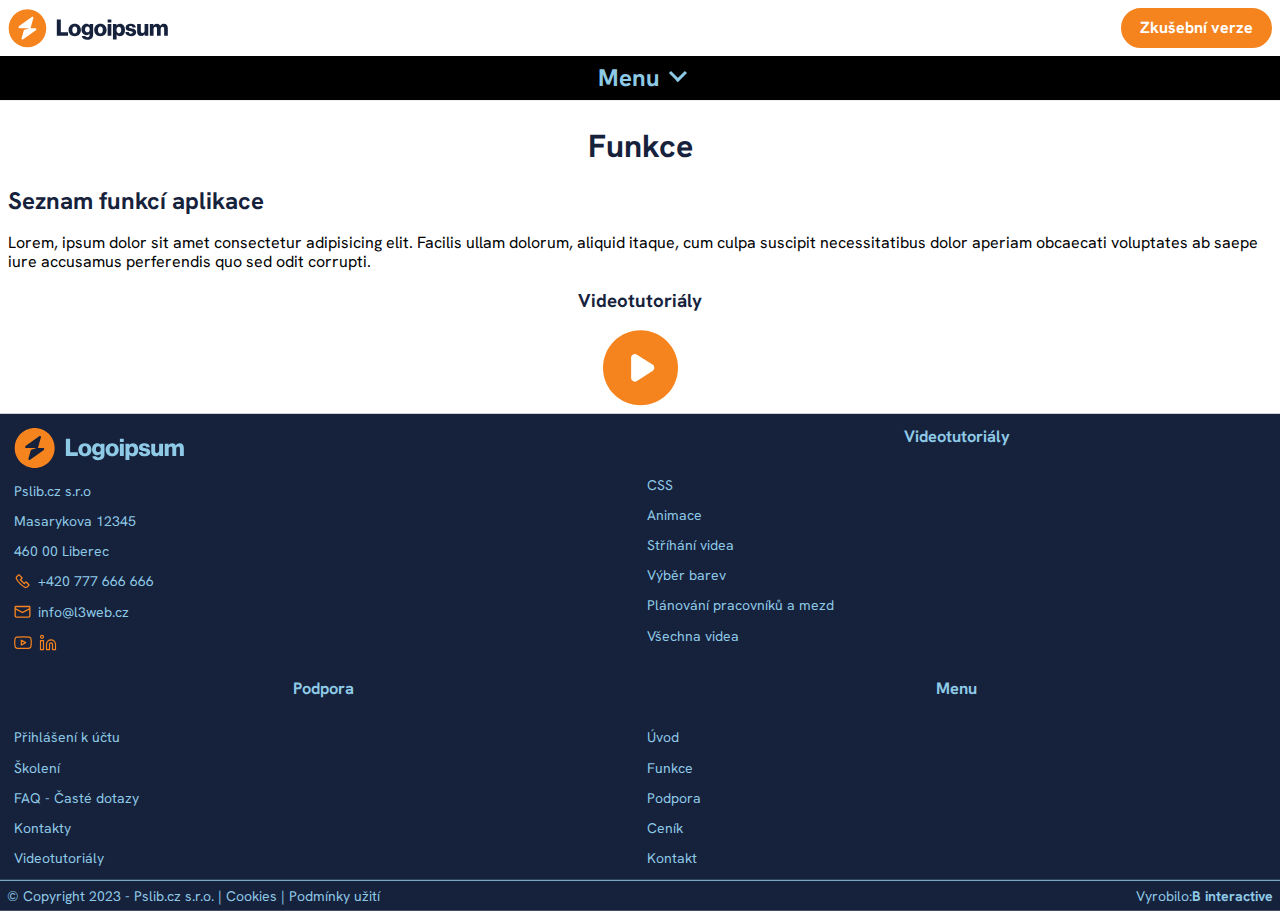
==== funkce.html @ 3d81b724 "11:33" ====
<!DOCTYPE html>
<html lang="la">
<head>
    <meta charset="UTF-8">
    <meta http-equiv="X-UA-Compatible" content="IE=edge">
    <meta name="viewport" content="width=device-width, initial-scale=1.0">
    <link rel="shortcut icon" type="image/x-icon" href="./Images/The_Cat.png">
    <link rel="stylesheet" href="./CSS/normalize.css">
    <link rel="stylesheet" href="./CSS/styles.css">
    <link rel="stylesheet" href="./CSS/styleforfunction.css">
    <link rel="preconnect" href="https://fonts.googleapis.com">
    <link rel="preconnect" href="https://fonts.gstatic.com" crossorigin>
    <link href="https://fonts.googleapis.com/css2?family=Hanken+Grotesk:ital,wght@0,400;0,500;0,700;1,400;1,500;1,700&display=swap" rel="stylesheet">
    <title>Logoipsum | Funkce</title>
</head>
<body>
    <header class="header--flex">
        <a href="#">
            <img src="./Images/Logo5.svg" alt="Logo logoipsum" class="logo__image">
        </a>
        <a href="#" class="button button--header">
            <p>Zkušební verze</p>
        </a>
    </header>
    <nav class="navigation">
        <div class="headernav showMenu">
            <h2>Menu</h2>
            <div class="iconheadermenu">
                <div class="rectangle1menu"></div>
                <div class="rectangle2menu"></div>
            </div>
        </div>
        <div class="menunavigation">
            <a href="index.html">Úvod</a>
            <a href="https://www.youtube.com/watch?v=dQw4w9WgXcQ&ab_channel=RickAstley">Funkce</a>
            <a href="https://www.youtube.com/watch?v=dQw4w9WgXcQ&ab_channel=RickAstley">Podpora</a>
            <a href="https://www.youtube.com/watch?v=dQw4w9WgXcQ&ab_channel=RickAstley">Ceník</a>
            <a href="https://www.youtube.com/watch?v=dQw4w9WgXcQ&ab_channel=RickAstley">Kontakt</a>
        </div>
    </nav>
    <main class="main">
        <div>
            <h1>Funkce</h1>
            <h2>Seznam funkcí aplikace</h2>
            <p>Lorem, ipsum dolor sit amet consectetur adipisicing elit. Facilis ullam dolorum, aliquid itaque, cum culpa suscipit necessitatibus dolor aperiam obcaecati voluptates ab saepe iure accusamus perferendis quo sed odit corrupti.</p>
            <h3>Videotutoriály</h3>
            <a href="#"><img src="./Images/Videotutoriály.svg" alt="Videotutoriály"></a>
        </div>
        <footer class="footer">
            <div class="gridfooter">
                <div class="block">
                    <a href="#"><img src="./Images/Logo__footer.svg" alt="Logo" class="mainlogofooter"></a>
                    <p>Pslib.cz s.r.o</p>
                    <p>Masarykova 12345</p>
                    <p>460 00 Liberec</p>
                    <a href="#" class="linefooterkontakt">
                        <img src="./Images/telephone.svg" alt="Telephone">
                        <p>+420 777 666 666</p>
                    </a>
                    <a href="#" class="linefooterkontakt">
                        <img src="./Images/mail.svg" alt="Mail">
                        <p>info@l3web.cz</p>
                    </a>
                    <div class="linefooterkontakt">
                        <a href="#"><img src="./Images/youtube.svg" alt="Youtube"></a>
                        <a href="#"><img src="./Images/linkedin.svg" alt="LinkedIn"></a>
                    </div>
                </div>
                <div class="block">
                    <h3>Videotutoriály</h3>
                    <a href="#">CSS</a>
                    <a href="#">Animace</a>
                    <a href="#">Stříhání videa</a>
                    <a href="#">Výběr barev</a>
                    <a href="#">Plánování pracovníků a mezd</a>
                    <a href="#">Všechna videa</a>
                </div>
                <div class="block">
                    <h3>Podpora</h3>
                    <a href="#">Přihlášení k účtu</a>
                    <a href="#">Školení</a>
                    <a href="#">FAQ - Časté dotazy</a>
                    <a href="#">Kontakty</a>
                    <a href="#">Videotutoriály</a>
                </div>
                <div class="block">
                    <h3>Menu</h3>
                    <a href="index.html">Úvod</a>
                    <a href="#">Funkce</a>
                    <a href="#">Podpora</a>
                    <a href="#">Ceník</a>
                    <a href="#">Kontakt</a>
                </div>
            </div>
            <div class="footer__footer">
                <p>© Copyright 2023 - Pslib.cz s.r.o.   |   <a href="#">Cookies</a>    |   <a href="#">Podmínky užití</a></p>
                <div>
                    <p>Vyrobilo:</p>
                    <p class="texthightlight"> B interactive</p>
                </div>
            </div>
        </footer>
    </main>
    <script>
    
        const headernav = document.querySelector(".headernav");
        const menunavigation = document.querySelector(".menunavigation");
        const rectangle1menu = document.querySelector(".rectangle1menu");
        const rectangle2menu = document.querySelector(".rectangle2menu");
        const active__main = document.querySelector(".main");
    
        function toggleMenu() {
          if (headernav.classList.contains("showMenu")) {
            headernav.classList.remove("showMenu")
            menunavigation.classList.add("active__menunavigation");
            rectangle1menu.classList.add("active__rectangle1menu");
            rectangle2menu.classList.add("active__rectangle2menu");
            active__main.classList.add("active__main");
            }   else {
                headernav.classList.add("showMenu")
                menunavigation.classList.remove("active__menunavigation");
                rectangle1menu.classList.remove("active__rectangle1menu");
                rectangle2menu.classList.remove("active__rectangle2menu");
                active__main.classList.remove("active__main");
                }
        }
    
        headernav.addEventListener("click", toggleMenu);
    
    </script>
</body>
---- CSS/styles.css ----
:root {
    --orange: #F5841F;
    --lightblue: #8ECAE6;
    --lightbluetransparent: rgba(142, 202, 230, 12%);
    --darkblue: #16213C;
    --grey: #F5F5F5;
}

html {
    font-family: 'Hanken Grotesk', sans-serif;
}

body {
    height: 0;
}

p {
    margin: 0;
}

h1, h2, h3 {
    text-align: center;
    color: var(--darkblue);
}

.header--flex {
    display: flex;
    position: relative;
    z-index: 5;
    justify-content: space-between;
    padding: .5em;
    align-items: center;
    background-color: white;
    flex-wrap: wrap;
}

.header--flex > a > .logo__image {
    display: block;
    width: 10em;
}

.button {
    background-color: var(--orange);
    color: white;
    border-radius: 200em;
    font-weight: bold;
    border: .2em var(--orange) solid;
    padding: .5em 1em;
    font-size: 1em;
    white-space: nowrap;
    margin: 0 auto;
}

.button--header {
    margin: 0;
}

.button:hover {
    background-color: white;
    color: var(--orange);
    text-decoration: none;
}

a:link {
    text-decoration: none;
}

a:visited {
    text-decoration: none;
}

a:active {
    text-decoration: none;
}

.navigation > .headernav h2 {
    text-align: center;
    color: var(--lightblue);
    margin: 0;
}

.navigation > .headernav {
    box-sizing: border-box;
    display: flex;
    position: relative;
    z-index: 5;
    width: 100%;
    padding: .5em;
    background-color: black;
    justify-content: center;
    align-items: center;
    gap: .5em;
}

.navigation > .headernav > .iconheadermenu {
    position: relative;
    width: 15px;
    height: 15px;
}

.navigation > .headernav > .iconheadermenu > .rectangle1menu {
    left: 0.2em;
    position: absolute;
    transform-origin: top left;
    transform: rotate(45deg);
    width: 0.781em;
    height: 0.2em;
    background-color: var(--lightblue);
    transition-duration: .5s;
}

.navigation > .headernav > .iconheadermenu > .rectangle2menu {
    top: .15em;
    left: 1.2em;
    position: absolute;
    transform-origin: top left;
    transform: rotate(135deg);
    width: 0.8em;
    height: 0.2em;
    background-color: var(--lightblue);
    transition-duration: .5s;
}

.navigation > .menunavigation {
    position: relative;
    list-style-type: none;
    display: flex;
    flex-direction: column;
    align-items: center;
    padding: 0;
    margin: 0;
    border-top: solid .1em black;
    transition: .5s;
    z-index: -1;
    transform: translateY(-100%);
}

.navigation > .menunavigation > a {
    box-sizing: border-box;
    width: 100%;
    text-align: center;
    background-color: var(--lightblue);
    border-bottom: solid .1em black;
    padding: .75em;
    font-weight: bold;
}

.navigation > div > a:visited {
    color: inherit;
}

.navigation > .headernav > .iconheadermenu > .active__rectangle1menu {
    width: 1.375em;
}

.navigation > .headernav > .iconheadermenu > .active__rectangle2menu {
    width: 1.375em;
}

.navigation > .active__menunavigation {
    transform: translateY(0%);
    z-index: 0;
}

.main {
    transform: translateY(-13.7em);
    transition: .5s;
}

.active__main {
    transform: translateY(0em);
}

.main > header {
    display: flex;
    flex-direction: column;
    padding: .2em;
}

.main > header > img {
    box-sizing: border-box;
    width: 85%;
    border-radius: 1em;
    margin: 0 auto;
}

.main > header > p {
    text-align: center;
    color: var(--darkblue);
}

.texthightlightcolor{
    color: var(--orange);
}

.texthightlight{
    font-weight: bold;
}

.main > header > .draft {
    color: var(--darkblue);
}

.main > header > .draft > li {
    list-style-image: url(../Images/Vector.svg);
    padding: .5em 0;
}

.main > header > .listoflogos {
    display: flex;
    justify-content: space-around;
    flex-wrap: wrap;
    gap: 1em;
    padding: 1em;
}

.main > header > .listoflogos > .logo {
    height: 2em;
    background-repeat: no-repeat;
    background-size: cover;
}

.main > header > .listoflogos > .logo1 {
    background-image: url(../Images/Logo_1.svg);
    width: 8em;
}

.main > header > .listoflogos > .logo2 {
    background-image: url(../Images/Logo_2.svg);
    width: 3em;
}

.main > header > .listoflogos > .logo3 {
    background-image: url(../Images/Logo_3.svg);
    width: 7em;
}

.main > header > .listoflogos > .logo4 {
    background-image: url(../Images/Logo_4.svg);
    width: 6em;
}

.main > header > .listoflogos > .logo5 {
    background-image: url(../Images/Logo_5.svg);
    width: 8em;
}

.main > article {
    background-color: var(--lightbluetransparent);
    padding: .4em;
    display: flex;
    flex-direction: column;
    gap: 1em;
    padding-bottom: 2em;
}

.main > article > h2 {
    text-align: center;
    color: var(--darkblue);
}

.main > article > .article_1 {
    display: grid;
    grid-template-columns: repeat(2, 1fr);
    grid-gap: 1em;
    padding: .4em;
    max-width: 500px;
    margin: 0 auto;
}

.main > article > .article_1 > figure {
    margin: 0;
    display: flex;
    flex-direction: column;
    align-items: center;
    gap: 1em;
}

.main > article > .article_1 > figure > figcaption {
    text-align: center;
    color: var(--darkblue);
    font-weight: bold;
}

.main > article > .article_1 > figure > img {
    width: 50%;
}

.main > article > .article_2 {
    display: flex;
    flex-direction: row;
    gap: 2em;
    overflow-x: scroll;
    padding: 1em;
}

.main > article > .article_2 > div {
    background-color: white;
    border-radius: 1em;
    padding: 1em;
    width: 85vw;
    flex-shrink: 0;
    box-shadow: .3em .3em 1em var(--lightbluetransparent);
}

.main > article > .article_2 > div > h3 {
    text-align: center;
}

.main > section {
    display: flex;
    flex-direction: column;
    padding: 1em;
    gap: 1em;
}

.main > section > h3 {
    margin: 0 1em;
}

.main > section > img {
    width: 85%;
    margin: 0 auto;
    border-radius: 1em;
}

.main > section > .comments {
    display: flex;
    flex-direction: row;
    gap: 1em;
    padding: .5em;
    align-items: center;
}

.main > section > .comments > .comments__flex {
    display: flex;
    flex-direction: column;
    gap: .5em;
}

.main > section > .comments > .comments__flex > p {
    max-height: 3.5em;
    overflow: hidden;
}

.main > .news {
    background-color: var(--grey);
    padding: 1.5em 2em;
    display: flex;
    flex-direction: column;
    gap: 2em;
}

.main > .news > h2 {
    margin: 0;
}

.main > .news > .news__content {
    display: flex;
    flex-direction: row;
    justify-content: space-around;
    gap: .5em;
    height: 8em;
}

.main > .news > .news__content > .news__content--date {
    display: flex;
    flex-direction: column;
    align-items: center;
    background-image: url(../Images/Vector--news.svg);
    background-repeat: no-repeat;
    background-size: cover;
    height: fit-content;
    padding: 1em;
    padding-top: .3em;
}

.main > .news > .news__content > .news__content--text {
    display: flex;
    flex-direction: column;
    gap: .5em;
    width: 80%;
}

.main > .news > .news__content > .news__content--text > .textoverflow {
    overflow: hidden;
}

.main > .news > .news__content > .news__content--text > a {
    width: fit-content;
    white-space: nowrap;
}

.main > .footer {
    background-color: var(--darkblue);
    font-size: 14px;
}

.main > .footer h3 {
    color: var(--lightblue);
}

.main > .footer p {
    color: var(--lightblue);
}

.main > .footer > .gridfooter {
    display: grid;
    grid-template-columns: repeat(2, 1fr);
    padding: 1em;
    grid-gap: 1em;
    row-gap: 2em;
    border-bottom: solid var(--lightblue) .01em;
}

.main > .footer > .gridfooter > .block {
    display: flex;
    flex-direction: column;
    gap: 1em;
}

.main > .footer > .gridfooter > .block a {
    color: var(--lightblue);
    width: fit-content;
}

.main > .footer > .gridfooter > .block h3 {
    margin: 0 0 1em 0;
}

.main > .footer > .gridfooter > .block > a > .mainlogofooter {
    width: 100%;
}

.main > .footer > .gridfooter > .block img {
    display: block;
}

.main > .footer > .gridfooter > .block > .linefooterkontakt {
    display: flex;
    flex-direction: row;
    gap: .5em;
}

.main > .footer > .footer__footer {
    display: flex;
    flex-direction: row;
    justify-content: space-between;
    padding: .5em;
    gap: 2.5em;
}

.main > .footer > .footer__footer a {
    color: var(--lightblue);
}

.main > .footer > .footer__footer > div {
    display: flex;
    flex-direction: row;
    flex-wrap: wrap;
}

@media only screen and (max-width: 324px) {
    .header--flex {
        flex-direction: column;
        justify-content: center;
        gap: .5em;
    }
    
    .navigation > .headernav > .iconheadermenu > .rectangle2menu {
        top: .1em;
    }
}
---- CSS/styleforfunction.css ----
.main > div {
    padding: .5em;
}

.main > div > h2 {
    text-align: left;
}

.main > div > a {
    margin: 0 auto;
}

.main > div > a > img {
    display: block;
    margin: 0 auto;
}
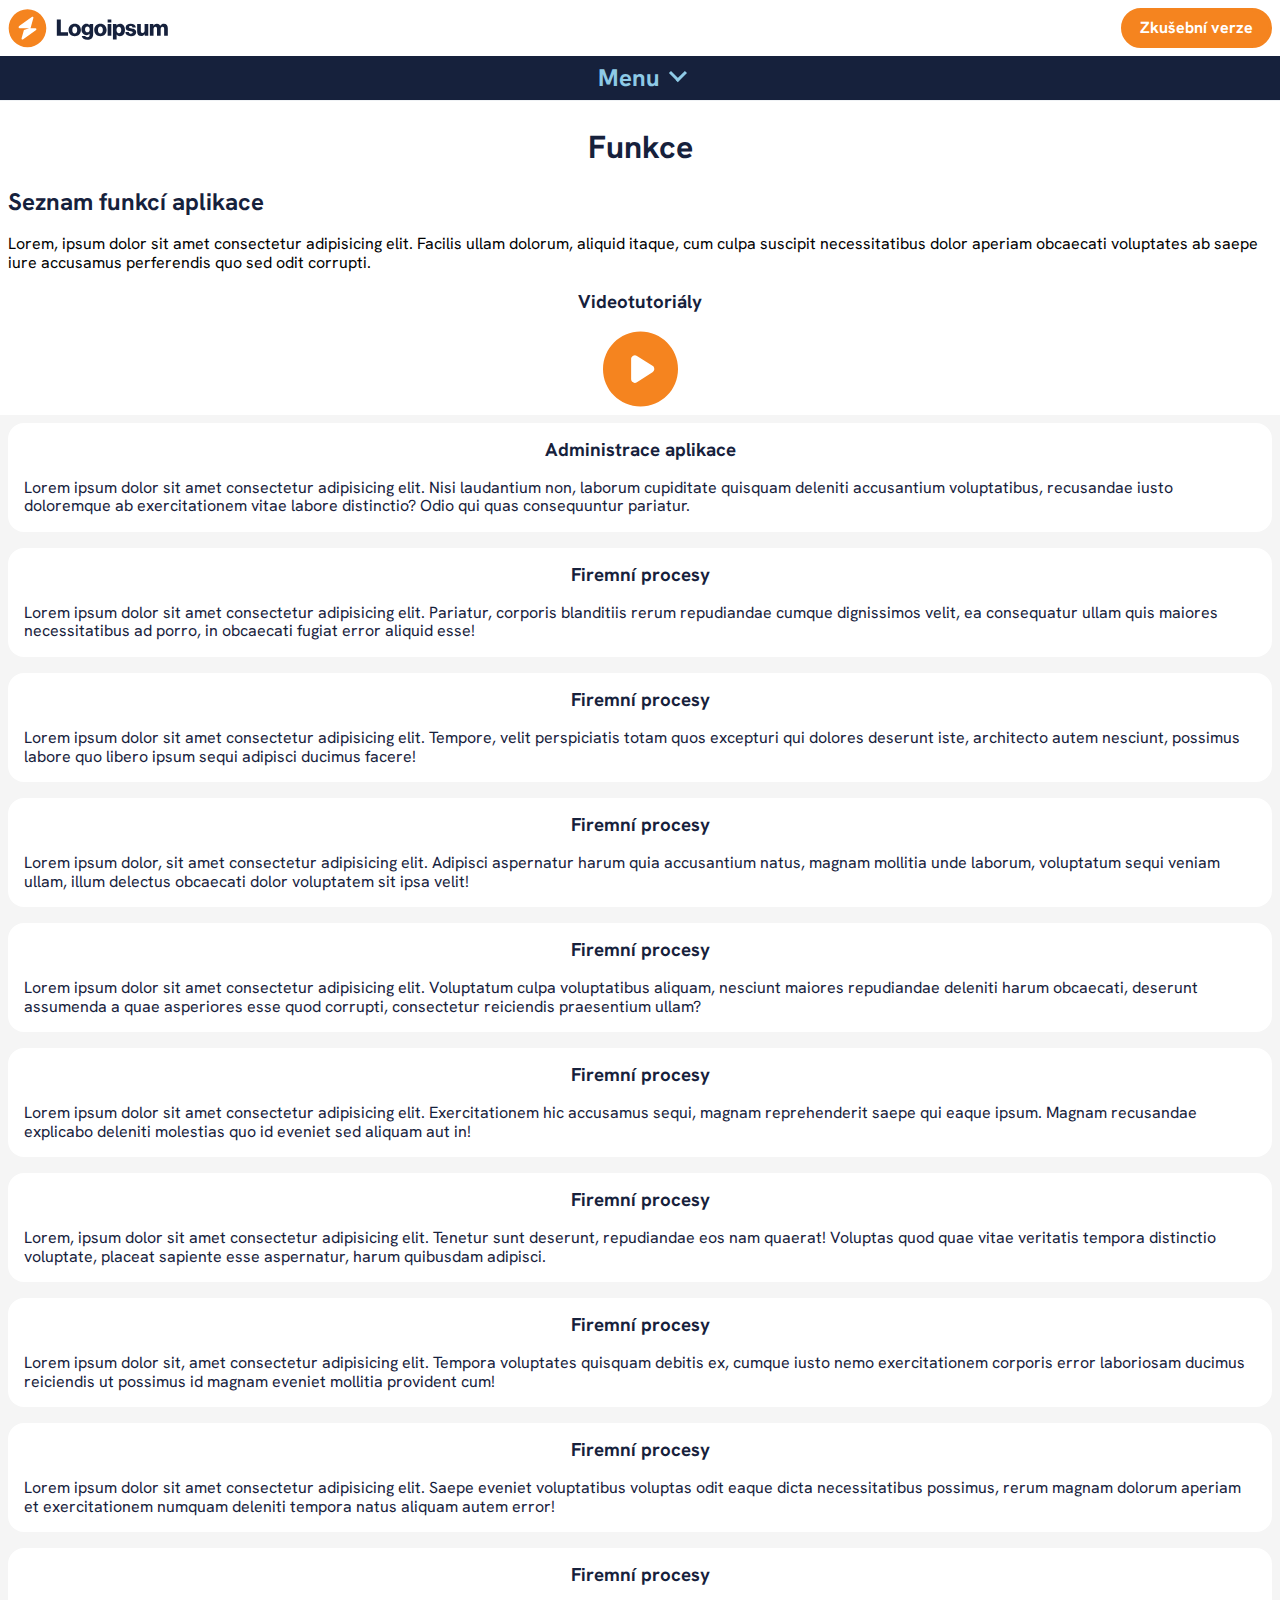
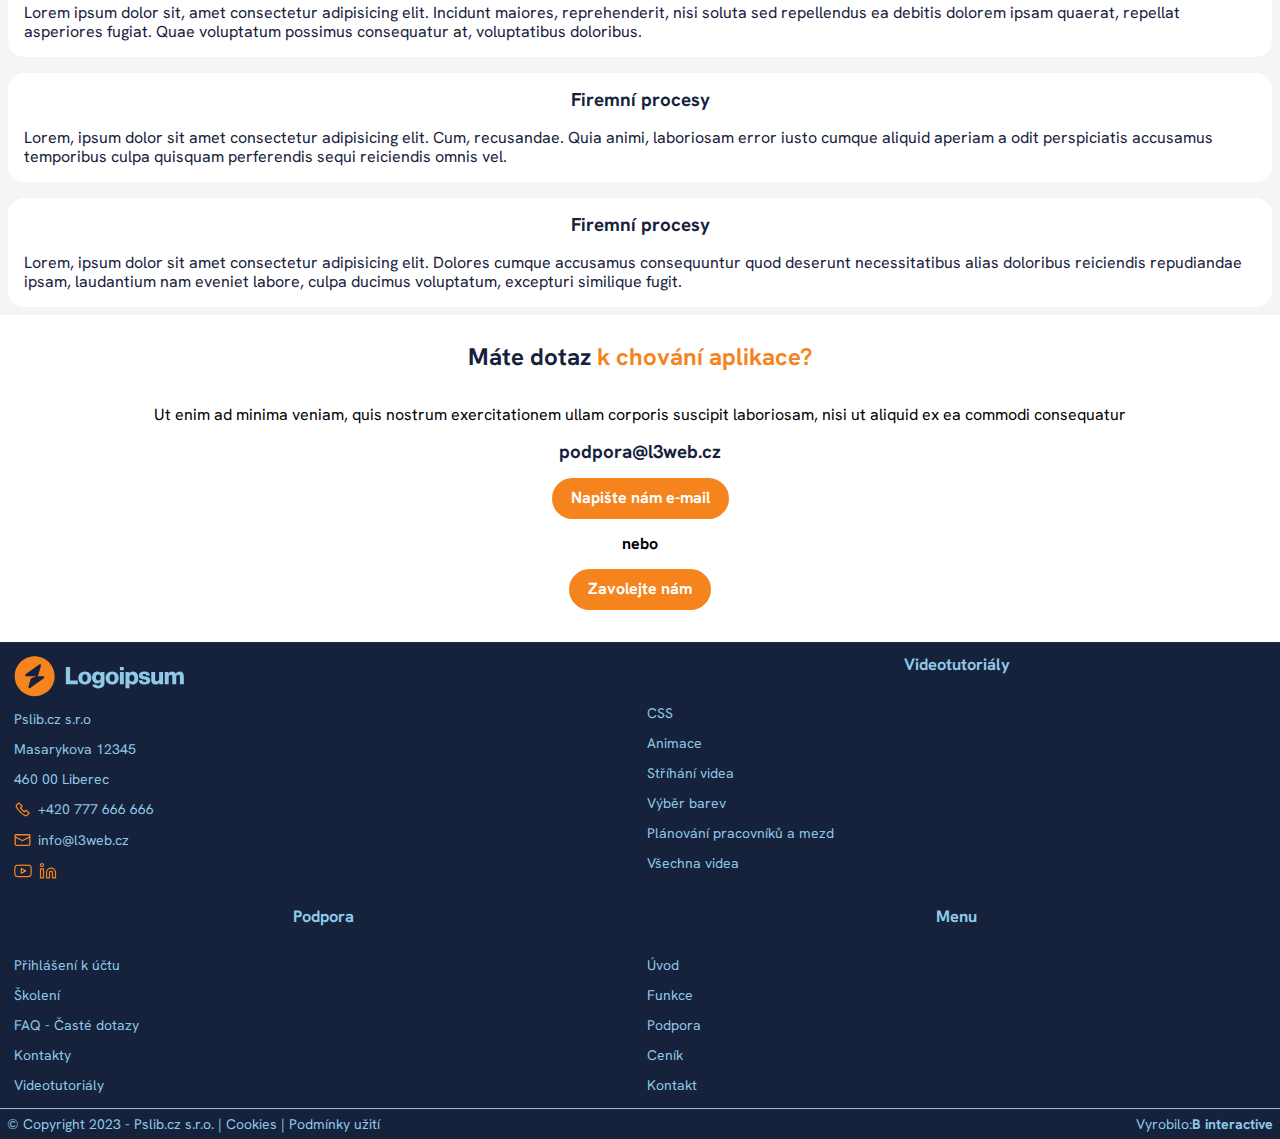
==== commit 32688a2a: "12:41" ====
--- a/funkce.html
+++ b/funkce.html
@@ -39,12 +39,70 @@
         </div>
     </nav>
     <main class="main">
-        <div>
+        <div class="main__header">
             <h1>Funkce</h1>
             <h2>Seznam funkcí aplikace</h2>
             <p>Lorem, ipsum dolor sit amet consectetur adipisicing elit. Facilis ullam dolorum, aliquid itaque, cum culpa suscipit necessitatibus dolor aperiam obcaecati voluptates ab saepe iure accusamus perferendis quo sed odit corrupti.</p>
             <h3>Videotutoriály</h3>
             <a href="#"><img src="./Images/Videotutoriály.svg" alt="Videotutoriály"></a>
+        </div>
+        <div class="tutotials">
+            <a href="#">
+                <h3>Administrace aplikace</h3>
+                <p>Lorem ipsum dolor sit amet consectetur adipisicing elit. Nisi laudantium non, laborum cupiditate quisquam deleniti accusantium voluptatibus, recusandae iusto doloremque ab exercitationem vitae labore distinctio? Odio qui quas consequuntur pariatur.</p>
+            </a>
+            <a href="#">
+                <h3>Firemní procesy</h3>
+                <p>Lorem ipsum dolor sit amet consectetur adipisicing elit. Pariatur, corporis blanditiis rerum repudiandae cumque dignissimos velit, ea consequatur ullam quis maiores necessitatibus ad porro, in obcaecati fugiat error aliquid esse!</p>
+            </a>
+            <a href="#">
+                <h3>Firemní procesy</h3>
+                <p>Lorem ipsum dolor sit amet consectetur adipisicing elit. Tempore, velit perspiciatis totam quos excepturi qui dolores deserunt iste, architecto autem nesciunt, possimus labore quo libero ipsum sequi adipisci ducimus facere!</p>
+            </a>
+            <a href="#">
+                <h3>Firemní procesy</h3>
+                <p>Lorem ipsum dolor, sit amet consectetur adipisicing elit. Adipisci aspernatur harum quia accusantium natus, magnam mollitia unde laborum, voluptatum sequi veniam ullam, illum delectus obcaecati dolor voluptatem sit ipsa velit!</p>
+            </a>
+            <a href="#">
+                <h3>Firemní procesy</h3>
+                <p>Lorem ipsum dolor sit amet consectetur adipisicing elit. Voluptatum culpa voluptatibus aliquam, nesciunt maiores repudiandae deleniti harum obcaecati, deserunt assumenda a quae asperiores esse quod corrupti, consectetur reiciendis praesentium ullam?</p>
+            </a>
+            <a href="#">
+                <h3>Firemní procesy</h3>
+                <p>Lorem ipsum dolor sit amet consectetur adipisicing elit. Exercitationem hic accusamus sequi, magnam reprehenderit saepe qui eaque ipsum. Magnam recusandae explicabo deleniti molestias quo id eveniet sed aliquam aut in!</p>
+            </a>
+            <a href="#">
+                <h3>Firemní procesy</h3>
+                <p>Lorem, ipsum dolor sit amet consectetur adipisicing elit. Tenetur sunt deserunt, repudiandae eos nam quaerat! Voluptas quod quae vitae veritatis tempora distinctio voluptate, placeat sapiente esse aspernatur, harum quibusdam adipisci.</p>
+            </a>
+            <a href="#">
+                <h3>Firemní procesy</h3>
+                <p>Lorem ipsum dolor sit, amet consectetur adipisicing elit. Tempora voluptates quisquam debitis ex, cumque iusto nemo exercitationem corporis error laboriosam ducimus reiciendis ut possimus id magnam eveniet mollitia provident cum!</p>
+            </a>
+            <a href="#">
+                <h3>Firemní procesy</h3>
+                <p>Lorem ipsum dolor sit amet consectetur adipisicing elit. Saepe eveniet voluptatibus voluptas odit eaque dicta necessitatibus possimus, rerum magnam dolorum aperiam et exercitationem numquam deleniti tempora natus aliquam autem error!</p>
+            </a>
+            <a href="#">
+                <h3>Firemní procesy</h3>
+                <p>Lorem ipsum dolor sit, amet consectetur adipisicing elit. Incidunt maiores, reprehenderit, nisi soluta sed repellendus ea debitis dolorem ipsam quaerat, repellat asperiores fugiat. Quae voluptatum possimus consequatur at, voluptatibus doloribus.</p>
+            </a>
+            <a href="#">
+                <h3>Firemní procesy</h3>
+                <p>Lorem, ipsum dolor sit amet consectetur adipisicing elit. Cum, recusandae. Quia animi, laboriosam error iusto cumque aliquid aperiam a odit perspiciatis accusamus temporibus culpa quisquam perferendis sequi reiciendis omnis vel.</p>
+            </a>
+            <a href="#">
+                <h3>Firemní procesy</h3>
+                <p>Lorem, ipsum dolor sit amet consectetur adipisicing elit. Dolores cumque accusamus consequuntur quod deserunt necessitatibus alias doloribus reiciendis repudiandae ipsam, laudantium nam eveniet labore, culpa ducimus voluptatum, excepturi similique fugit.</p>
+            </a>
+        </div>
+        <div class="functionproblem">
+            <h2 class="texthightlight">Máte dotaz <span class="texthightlightcolor">k chování aplikace?</span></h2>
+            <p>Ut enim ad minima veniam, quis nostrum exercitationem ullam corporis suscipit laboriosam, nisi ut aliquid ex ea commodi consequatur</p>
+            <h3 class="texthightlight">podpora@l3web.cz</h3>
+            <a href="mailto:podpora@l3web.cz" class="button">Napište nám e-mail</a>
+            <p class="texthightlight">nebo</p>
+            <a href="tel:+420777666222" class="button">Zavolejte nám</a>
         </div>
         <footer class="footer">
             <div class="gridfooter">
--- a/CSS/styles.css
+++ b/CSS/styles.css
@@ -86,7 +86,7 @@
     z-index: 5;
     width: 100%;
     padding: .5em;
-    background-color: black;
+    background-color: var(--darkblue);
     justify-content: center;
     align-items: center;
     gap: .5em;
@@ -129,7 +129,6 @@
     align-items: center;
     padding: 0;
     margin: 0;
-    border-top: solid .1em black;
     transition: .5s;
     z-index: -1;
     transform: translateY(-100%);
@@ -140,13 +139,14 @@
     width: 100%;
     text-align: center;
     background-color: var(--lightblue);
-    border-bottom: solid .1em black;
+    border-bottom: solid .1em var(--darkblue);
     padding: .75em;
     font-weight: bold;
+    color: var(--darkblue);
 }
 
 .navigation > div > a:visited {
-    color: inherit;
+    color: var(--darkblue);
 }
 
 .navigation > .headernav > .iconheadermenu > .active__rectangle1menu {
@@ -163,7 +163,7 @@
 }
 
 .main {
-    transform: translateY(-13.7em);
+    transform: translateY(-216.953px);
     transition: .5s;
 }
 
--- a/CSS/styleforfunction.css
+++ b/CSS/styleforfunction.css
@@ -1,16 +1,65 @@
+:root {
+    --orange: #F5841F;
+    --lightblue: #8ECAE6;
+    --lightbluetransparent: rgba(142, 202, 230, 12%);
+    --darkblue: #16213C;
+    --grey: #F5F5F5;
+}
+
 .main > div {
     padding: .5em;
 }
 
-.main > div > h2 {
+.main > .main__header > h2 {
     text-align: left;
 }
 
-.main > div > a {
+.main > .main__header > a > img {
+    display: block;
     margin: 0 auto;
 }
 
-.main > div > a > img {
-    display: block;
-    margin: 0 auto;
+.main > .tutotials {
+    background-color: var(--grey);
+    display: flex;
+    flex-direction: column;
+    gap: 1em;
+}
+
+.main > .tutotials > a {
+    background-color: white;
+    border-radius: 1em;
+    padding: 1em;
+    color: var(--darkblue);
+}
+
+.main > .tutotials > a:link {
+    color: var(--darkblue);
+}
+
+.main > .tutotials > a:visited {
+    color: var(--darkblue);
+}
+
+.main > .tutotials > a:active {
+    color: var(--darkblue);
+}
+
+.main > .tutotials > a > h3 {
+    margin-top: 0;
+}
+
+.main > .functionproblem {
+    display: flex;
+    flex-direction: column;
+    gap: 1em;
+    padding-bottom: 2em;
+}
+
+.main > .functionproblem > h3 {
+    margin: 0;
+}
+
+.main > .functionproblem > p {
+    text-align: center;
 }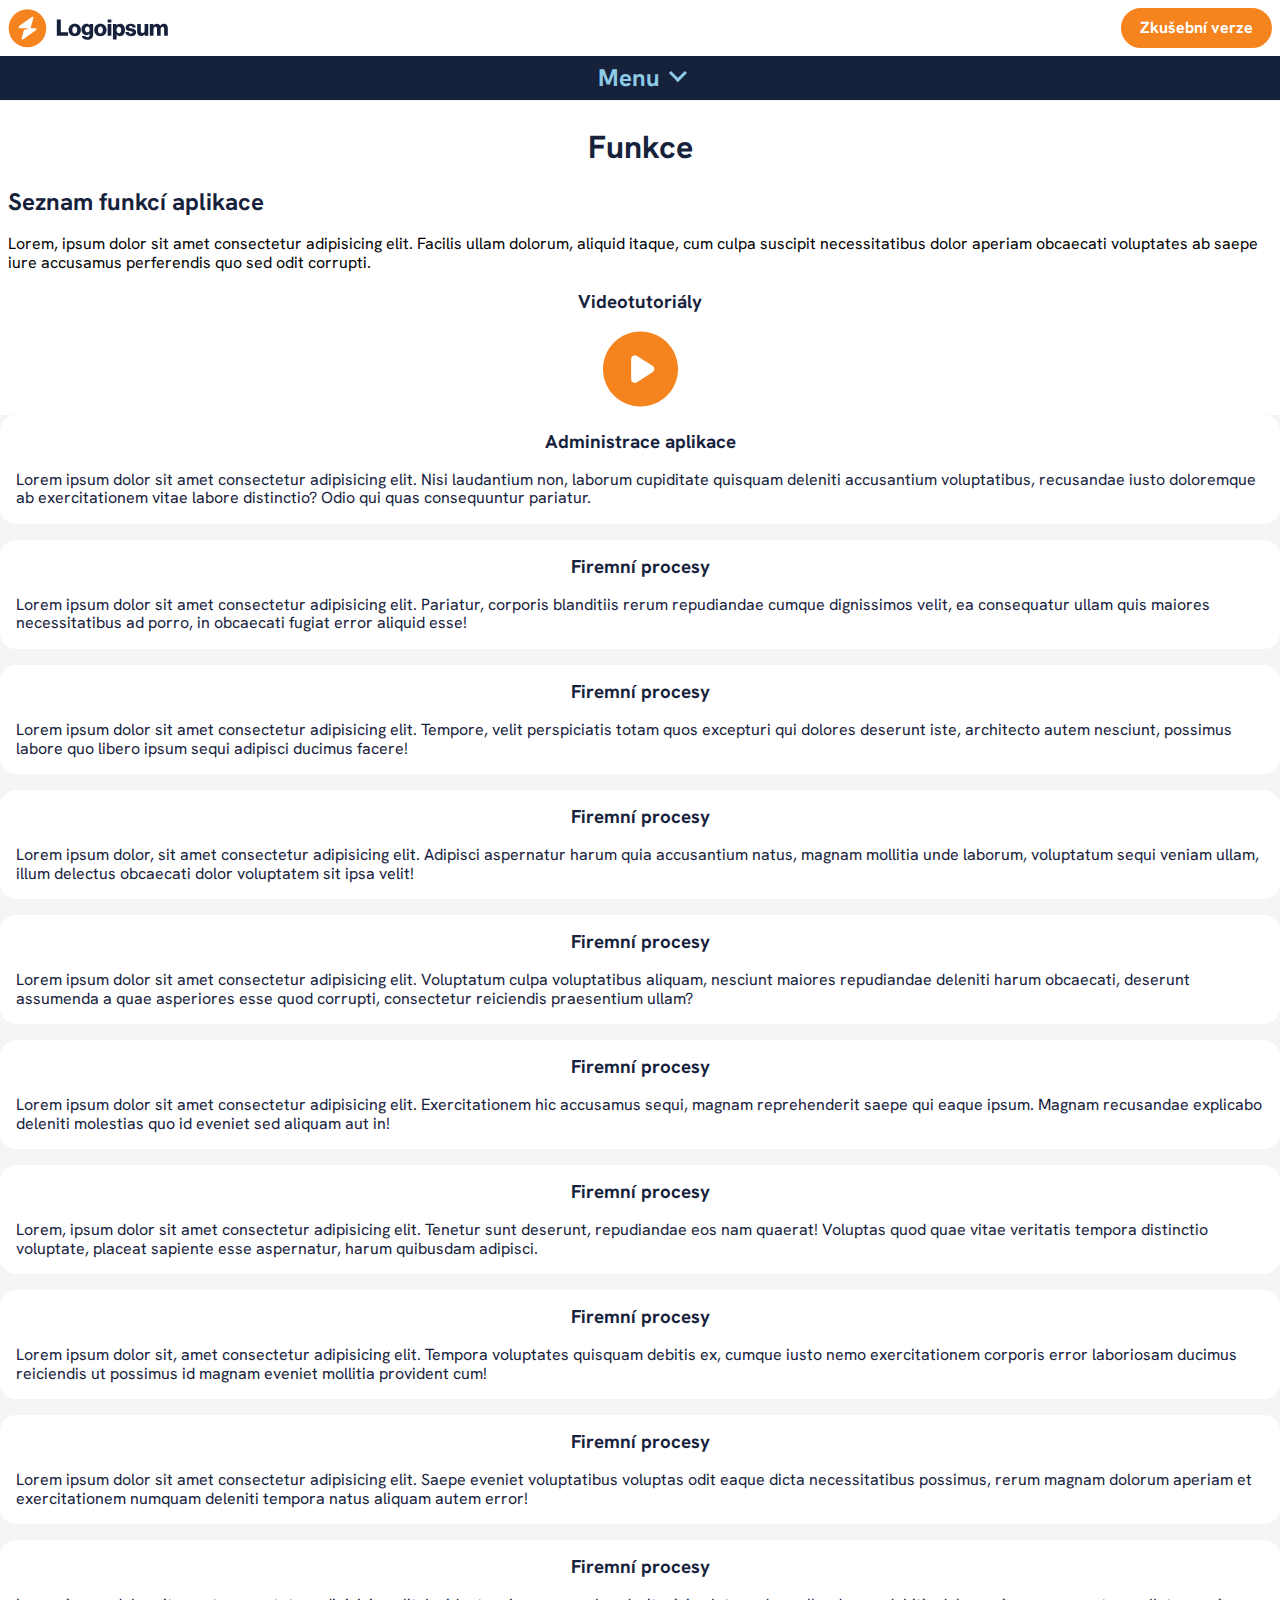
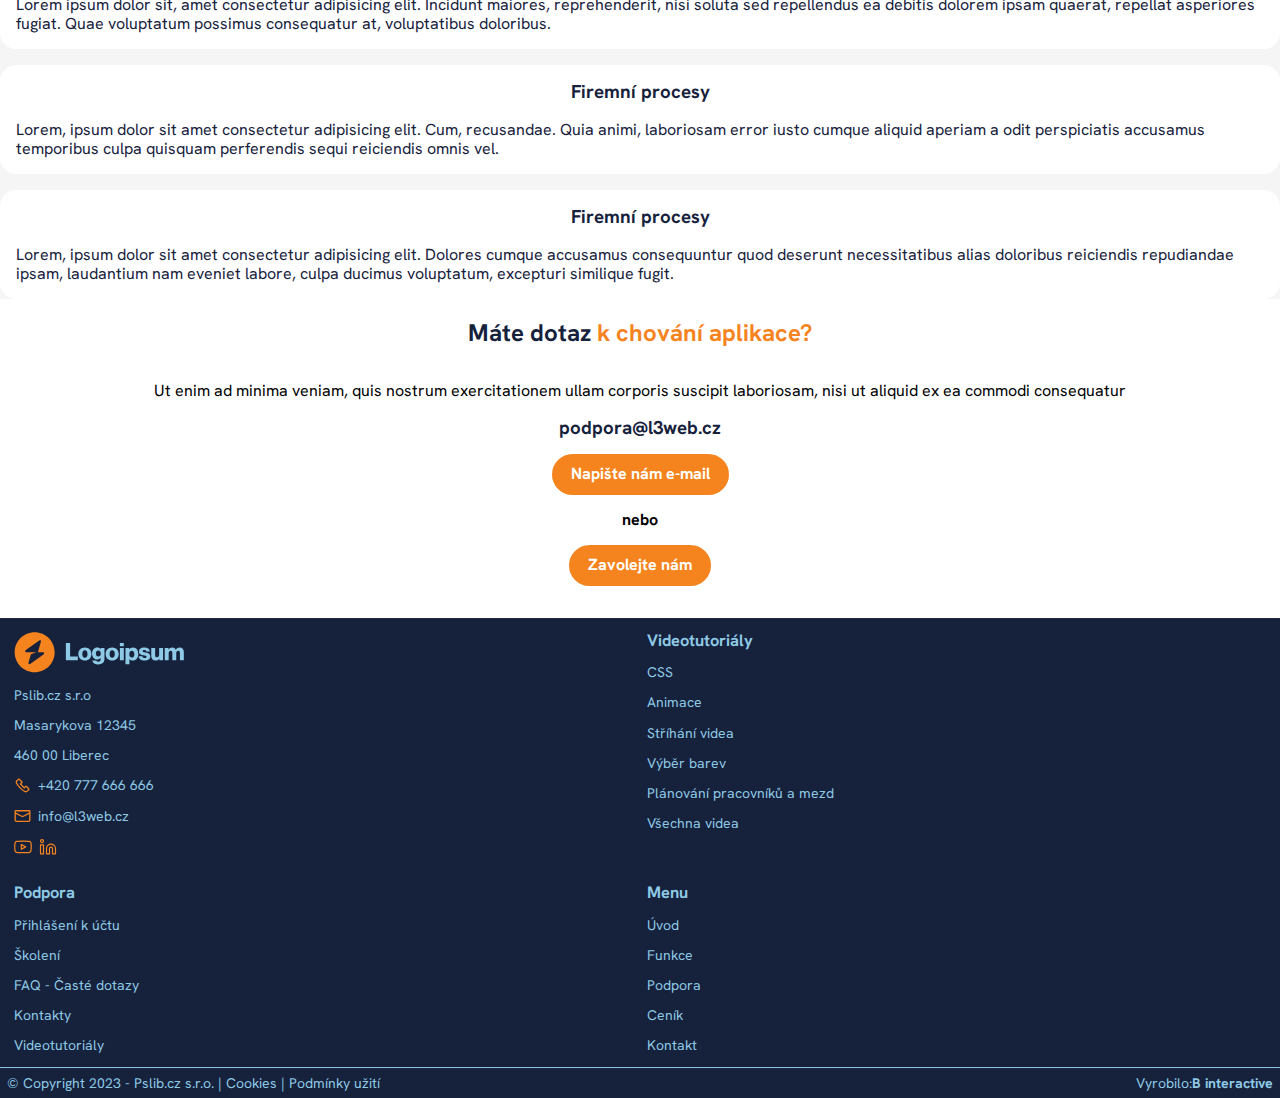
==== commit db29ecff: "16:28" ====
--- a/funkce.html
+++ b/funkce.html
@@ -32,10 +32,10 @@
         </div>
         <div class="menunavigation">
             <a href="index.html">Úvod</a>
-            <a href="https://www.youtube.com/watch?v=dQw4w9WgXcQ&ab_channel=RickAstley">Funkce</a>
-            <a href="https://www.youtube.com/watch?v=dQw4w9WgXcQ&ab_channel=RickAstley">Podpora</a>
-            <a href="https://www.youtube.com/watch?v=dQw4w9WgXcQ&ab_channel=RickAstley">Ceník</a>
-            <a href="https://www.youtube.com/watch?v=dQw4w9WgXcQ&ab_channel=RickAstley">Kontakt</a>
+            <a href="#">Funkce</a>
+            <a href="https://www.youtube.com/watch?v=xvFZjo5PgG0&ab_channel=Duran">Podpora</a>
+            <a href="https://www.youtube.com/watch?v=xvFZjo5PgG0&ab_channel=Duran">Ceník</a>
+            <a href="kontakt.html">Kontakt</a>
         </div>
     </nav>
     <main class="main">
@@ -147,7 +147,7 @@
                     <a href="#">Funkce</a>
                     <a href="#">Podpora</a>
                     <a href="#">Ceník</a>
-                    <a href="#">Kontakt</a>
+                    <a href="kontakt.html">Kontakt</a>
                 </div>
             </div>
             <div class="footer__footer">
--- a/CSS/styles.css
+++ b/CSS/styles.css
@@ -425,7 +425,8 @@
 }
 
 .main > .footer > .gridfooter > .block h3 {
-    margin: 0 0 1em 0;
+    margin: 0;
+    text-align: left;
 }
 
 .main > .footer > .gridfooter > .block > a > .mainlogofooter {
@@ -436,7 +437,7 @@
     display: block;
 }
 
-.main > .footer > .gridfooter > .block > .linefooterkontakt {
+.linefooterkontakt {
     display: flex;
     flex-direction: row;
     gap: .5em;
--- a/CSS/styleforfunction.css
+++ b/CSS/styleforfunction.css
@@ -6,7 +6,7 @@
     --grey: #F5F5F5;
 }
 
-.main > div {
+.main > .main__header {
     padding: .5em;
 }
 
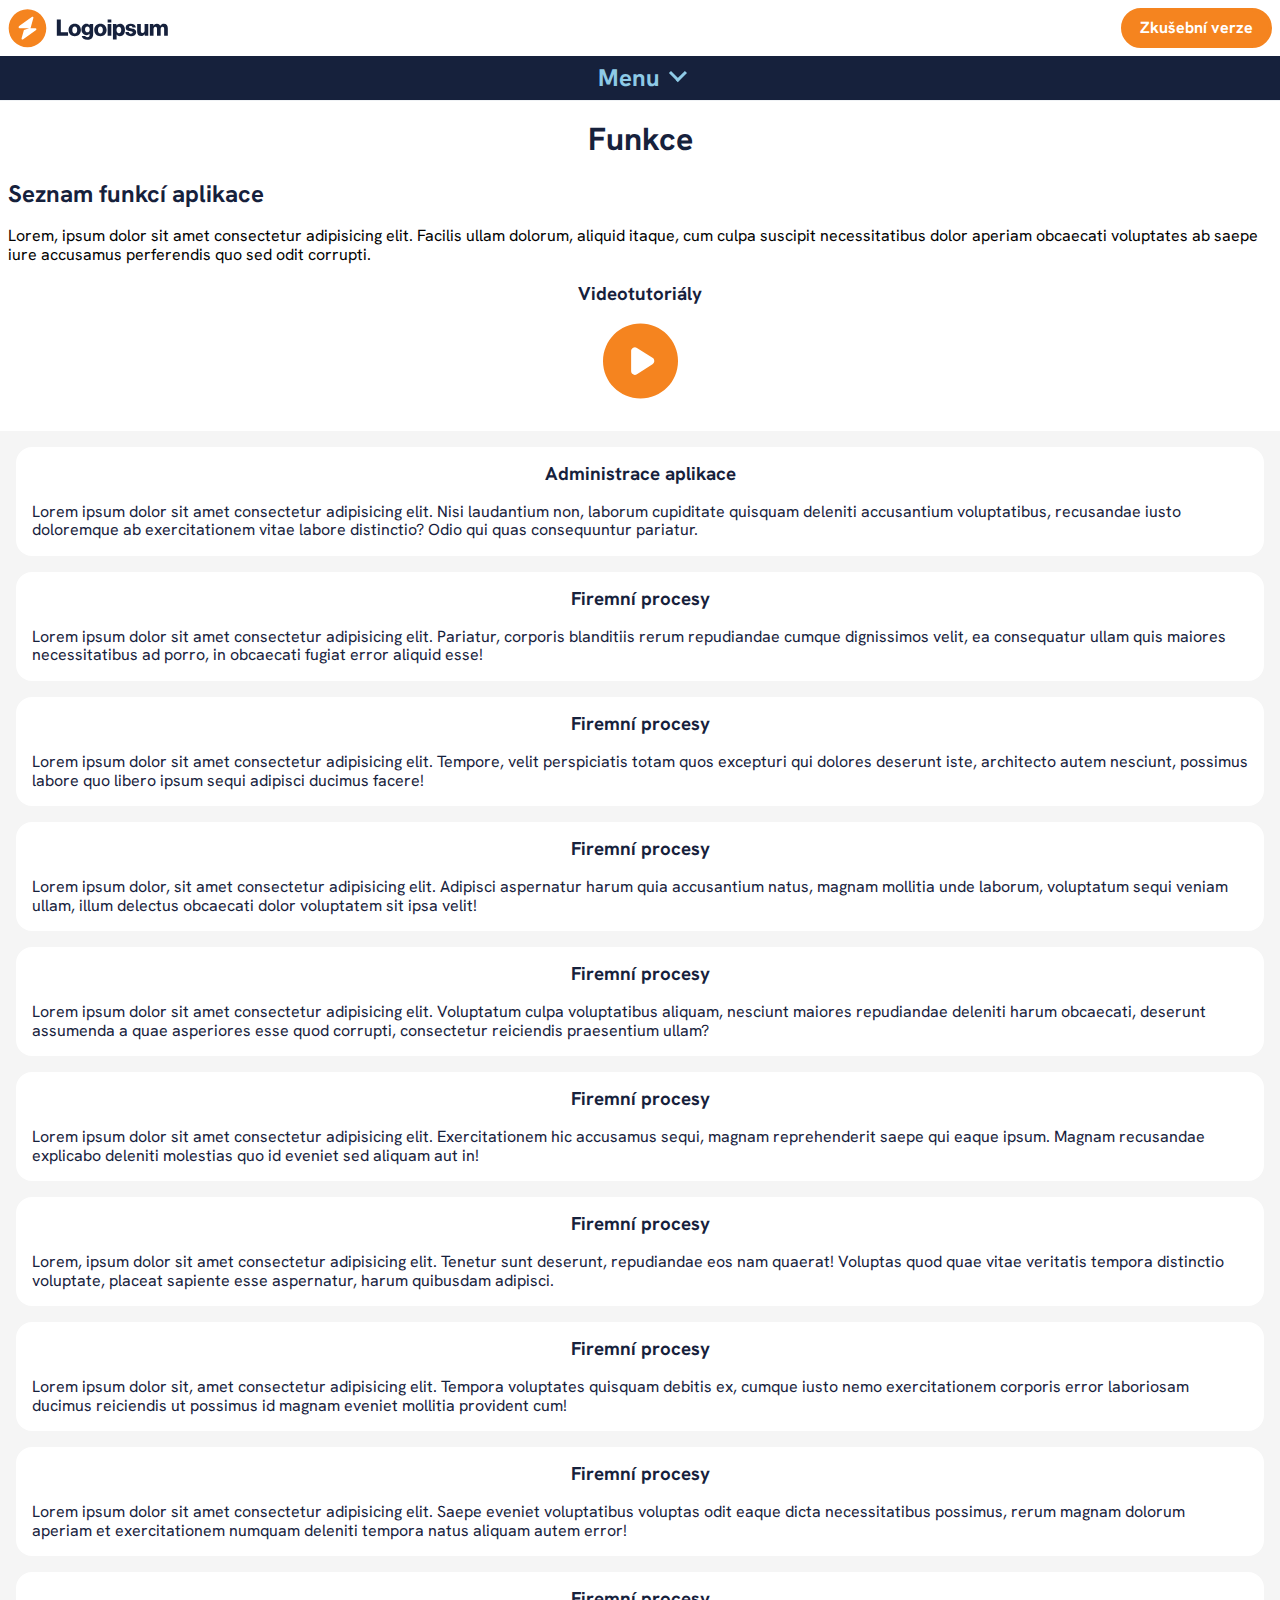
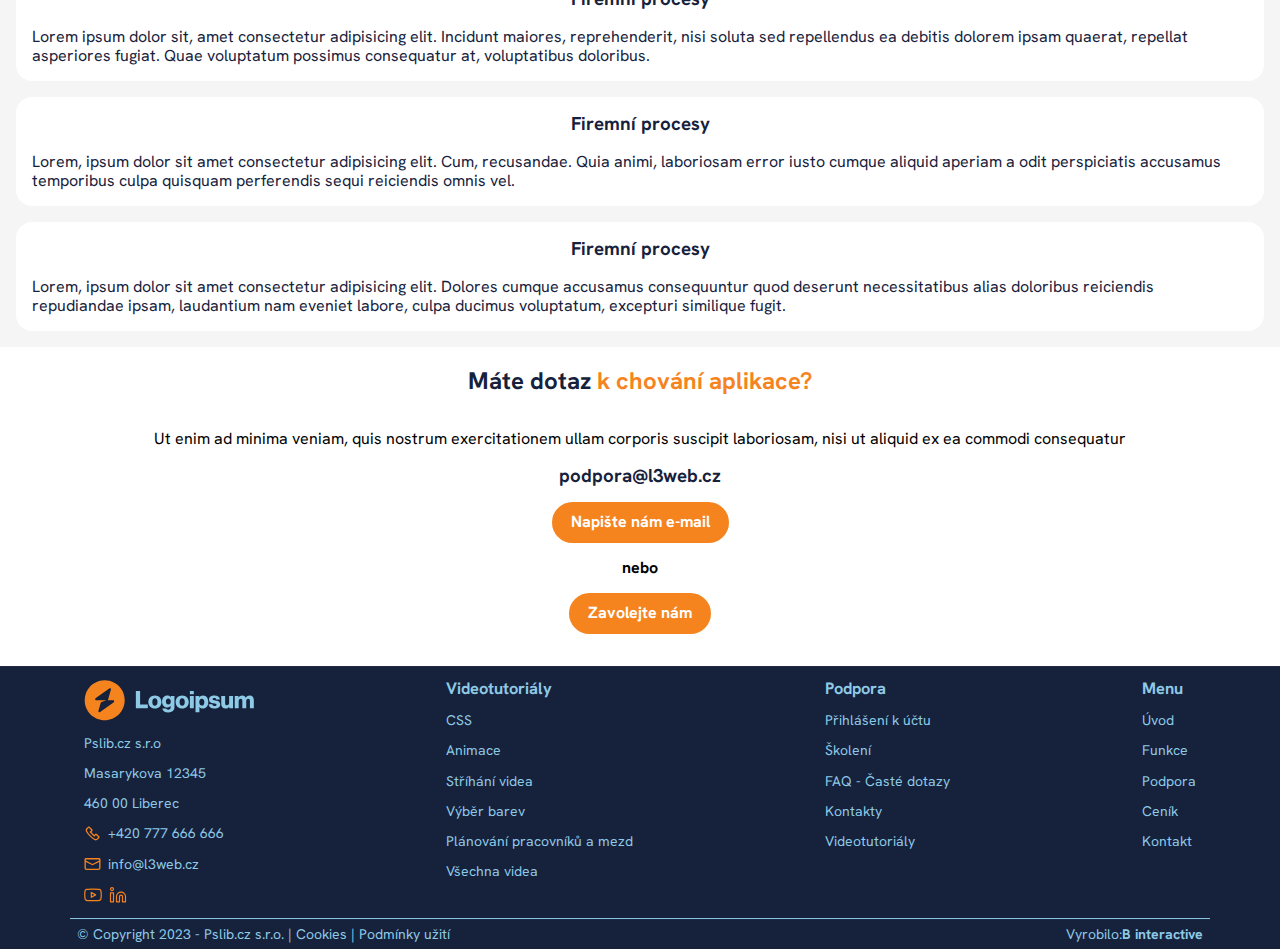
==== commit 59c470f2: "15:31" ====
--- a/funkce.html
+++ b/funkce.html
@@ -105,56 +105,58 @@
             <a href="tel:+420777666222" class="button">Zavolejte nám</a>
         </div>
         <footer class="footer">
-            <div class="gridfooter">
-                <div class="block">
-                    <a href="#"><img src="./Images/Logo__footer.svg" alt="Logo" class="mainlogofooter"></a>
-                    <p>Pslib.cz s.r.o</p>
-                    <p>Masarykova 12345</p>
-                    <p>460 00 Liberec</p>
-                    <a href="#" class="linefooterkontakt">
-                        <img src="./Images/telephone.svg" alt="Telephone">
-                        <p>+420 777 666 666</p>
-                    </a>
-                    <a href="#" class="linefooterkontakt">
-                        <img src="./Images/mail.svg" alt="Mail">
-                        <p>info@l3web.cz</p>
-                    </a>
-                    <div class="linefooterkontakt">
-                        <a href="#"><img src="./Images/youtube.svg" alt="Youtube"></a>
-                        <a href="#"><img src="./Images/linkedin.svg" alt="LinkedIn"></a>
+            <div class="footer-main">
+                <div class="gridfooter">
+                    <div class="block">
+                        <a href="#"><img src="./Images/Logo__footer.svg" alt="Logo" class="mainlogofooter"></a>
+                        <p>Pslib.cz s.r.o</p>
+                        <p>Masarykova 12345</p>
+                        <p>460 00 Liberec</p>
+                        <a href="#" class="linefooterkontakt">
+                            <img src="./Images/telephone.svg" alt="Telephone">
+                            <p>+420 777 666 666</p>
+                        </a>
+                        <a href="#" class="linefooterkontakt">
+                            <img src="./Images/mail.svg" alt="Mail">
+                            <p>info@l3web.cz</p>
+                        </a>
+                        <div class="linefooterkontakt">
+                            <a href="#"><img src="./Images/youtube.svg" alt="Youtube"></a>
+                            <a href="#"><img src="./Images/linkedin.svg" alt="LinkedIn"></a>
+                        </div>
+                    </div>
+                    <div class="block">
+                        <h3>Videotutoriály</h3>
+                        <a href="#">CSS</a>
+                        <a href="#">Animace</a>
+                        <a href="#">Stříhání videa</a>
+                        <a href="#">Výběr barev</a>
+                        <a href="#">Plánování pracovníků a mezd</a>
+                        <a href="#">Všechna videa</a>
+                    </div>
+                    <div class="block">
+                        <h3>Podpora</h3>
+                        <a href="#">Přihlášení k účtu</a>
+                        <a href="#">Školení</a>
+                        <a href="#">FAQ - Časté dotazy</a>
+                        <a href="#">Kontakty</a>
+                        <a href="#">Videotutoriály</a>
+                    </div>
+                    <div class="block">
+                        <h3>Menu</h3>
+                        <a href="#">Úvod</a>
+                        <a href="funkce.html">Funkce</a>
+                        <a href="#">Podpora</a>
+                        <a href="#">Ceník</a>
+                        <a href="kontakt.html">Kontakt</a>
                     </div>
                 </div>
-                <div class="block">
-                    <h3>Videotutoriály</h3>
-                    <a href="#">CSS</a>
-                    <a href="#">Animace</a>
-                    <a href="#">Stříhání videa</a>
-                    <a href="#">Výběr barev</a>
-                    <a href="#">Plánování pracovníků a mezd</a>
-                    <a href="#">Všechna videa</a>
-                </div>
-                <div class="block">
-                    <h3>Podpora</h3>
-                    <a href="#">Přihlášení k účtu</a>
-                    <a href="#">Školení</a>
-                    <a href="#">FAQ - Časté dotazy</a>
-                    <a href="#">Kontakty</a>
-                    <a href="#">Videotutoriály</a>
-                </div>
-                <div class="block">
-                    <h3>Menu</h3>
-                    <a href="index.html">Úvod</a>
-                    <a href="#">Funkce</a>
-                    <a href="#">Podpora</a>
-                    <a href="#">Ceník</a>
-                    <a href="kontakt.html">Kontakt</a>
-                </div>
-            </div>
-            <div class="footer__footer">
-                <p>© Copyright 2023 - Pslib.cz s.r.o.   |   <a href="#">Cookies</a>    |   <a href="#">Podmínky užití</a></p>
-                <div>
-                    <p>Vyrobilo:</p>
-                    <p class="texthightlight"> B interactive</p>
+                <div class="footer__footer">
+                    <p>© Copyright 2023 - Pslib.cz s.r.o.   |   <a href="#">Cookies</a>    |   <a href="#">Podmínky užití</a></p>
+                    <div>
+                        <p>Vyrobilo:</p>
+                        <p class="texthightlight"> B interactive</p>
+                    </div>
                 </div>
             </div>
         </footer>
--- a/CSS/styles.css
+++ b/CSS/styles.css
@@ -174,7 +174,9 @@
 .main > header {
     display: flex;
     flex-direction: column;
-    padding: .2em;
+    padding: 3vw;
+    max-width: 600px;
+    margin: 0 auto;
 }
 
 .main > header > img {
@@ -297,7 +299,7 @@
 .main > article > .article_2 > div {
     background-color: white;
     border-radius: 1em;
-    padding: 1em;
+    padding: 1em 1em 2em 1em;
     width: 85vw;
     flex-shrink: 0;
     box-shadow: .3em .3em 1em var(--lightbluetransparent);
@@ -314,17 +316,29 @@
     gap: 1em;
 }
 
-.main > section > h3 {
-    margin: 0 1em;
-}
-
-.main > section > img {
+.main > section > .pribeh {
+    display: flex;
+    flex-direction: column;
+    gap: 1em;
+}
+
+.main > section > .pribeh > .pribeh__content {
+    display: flex;
+    flex-direction: column;
+    gap: 1em;
+}
+
+.main > section > .pribeh > .pribeh__content > h3 {
+    margin: 0;
+}
+
+.main > section > .pribeh > img {
     width: 85%;
     margin: 0 auto;
     border-radius: 1em;
 }
 
-.main > section > .comments {
+.main > section > .comments > .comments__item{
     display: flex;
     flex-direction: row;
     gap: 1em;
@@ -332,13 +346,13 @@
     align-items: center;
 }
 
-.main > section > .comments > .comments__flex {
+.main > section > .comments > .comments__item > .comments__item--flex {
     display: flex;
     flex-direction: column;
     gap: .5em;
 }
 
-.main > section > .comments > .comments__flex > p {
+.main > section > .comments > .comments__item > .comments__item--flex > p {
     max-height: 3.5em;
     overflow: hidden;
 }
@@ -404,7 +418,12 @@
     color: var(--lightblue);
 }
 
-.main > .footer > .gridfooter {
+.main > .footer > .footer-main {
+    display: flex;
+    flex-direction: column;
+}
+
+.main > .footer > .footer-main > .gridfooter {
     display: grid;
     grid-template-columns: repeat(2, 1fr);
     padding: 1em;
@@ -413,27 +432,27 @@
     border-bottom: solid var(--lightblue) .01em;
 }
 
-.main > .footer > .gridfooter > .block {
-    display: flex;
-    flex-direction: column;
-    gap: 1em;
-}
-
-.main > .footer > .gridfooter > .block a {
+.main > .footer > .footer-main > .gridfooter > .block {
+    display: flex;
+    flex-direction: column;
+    gap: 1em;
+}
+
+.main > .footer > .footer-main > .gridfooter > .block a {
     color: var(--lightblue);
     width: fit-content;
 }
 
-.main > .footer > .gridfooter > .block h3 {
+.main > .footer > .footer-main > .gridfooter > .block h3 {
     margin: 0;
     text-align: left;
 }
 
-.main > .footer > .gridfooter > .block > a > .mainlogofooter {
+.main > .footer > .footer-main > .gridfooter > .block > a > .mainlogofooter {
     width: 100%;
 }
 
-.main > .footer > .gridfooter > .block img {
+.main > .footer > .footer-main > .gridfooter > .block img {
     display: block;
 }
 
@@ -443,7 +462,7 @@
     gap: .5em;
 }
 
-.main > .footer > .footer__footer {
+.main > .footer > .footer-main > .footer__footer {
     display: flex;
     flex-direction: row;
     justify-content: space-between;
@@ -451,11 +470,11 @@
     gap: 2.5em;
 }
 
-.main > .footer > .footer__footer a {
+.main > .footer > .footer-main > .footer__footer a {
     color: var(--lightblue);
 }
 
-.main > .footer > .footer__footer > div {
+.main > .footer > .footer-main > .footer__footer > div {
     display: flex;
     flex-direction: row;
     flex-wrap: wrap;
@@ -471,4 +490,70 @@
     .navigation > .headernav > .iconheadermenu > .rectangle2menu {
         top: .1em;
     }
+}
+
+@media only screen and (min-width: 600px) {
+
+    .main > .footer {
+        display: flex;
+        flex-direction: column;
+    }
+
+    .main > .footer > .footer-main {
+        padding: 0 5em;
+    }
+
+    .main > .footer > .footer-main > .gridfooter {
+        display: flex;
+        padding: 1em;
+        gap: 3em;
+        border-bottom: solid var(--lightblue) 0.01em;
+        justify-content: space-between;
+    }
+
+    .main > article > .article_2 {
+        display: grid;
+        grid-template-columns: repeat(2, 1fr);
+        overflow-x: hidden;
+        max-width: 900px;
+        margin: 0 auto;
+    }
+
+    .main > article > .article_2 > div {
+        width: auto;
+    }
+
+    .main > section > .pribeh {
+        flex-direction: row-reverse;
+        align-items: center;
+        max-width: 1100px;
+        margin: 0 auto;
+    }
+
+    .main > section > .pribeh > img {
+        width: 50%;
+    }
+
+    .main > section > .pribeh > .pribeh__content > h3 {
+        text-align: left;
+    }
+
+    .main > section > .pribeh > .pribeh__content > a {
+        margin: 0 auto 0 0;
+    }
+}
+
+@media only screen and (min-width: 768px) {
+    .main > section > .comments {
+        display: flex;
+    }
+
+    .main > article > .article_1 {
+        display: flex;
+        max-width: 1000px;
+    }
+
+    .main > article > .article_1 > figure > img {
+        width: 150px;
+    }
 }--- a/CSS/styleforfunction.css
+++ b/CSS/styleforfunction.css
@@ -7,7 +7,7 @@
 }
 
 .main > .main__header {
-    padding: .5em;
+    padding: 0em .5em 2em .5em;
 }
 
 .main > .main__header > h2 {
@@ -24,6 +24,7 @@
     display: flex;
     flex-direction: column;
     gap: 1em;
+    padding: 1em;
 }
 
 .main > .tutotials > a {
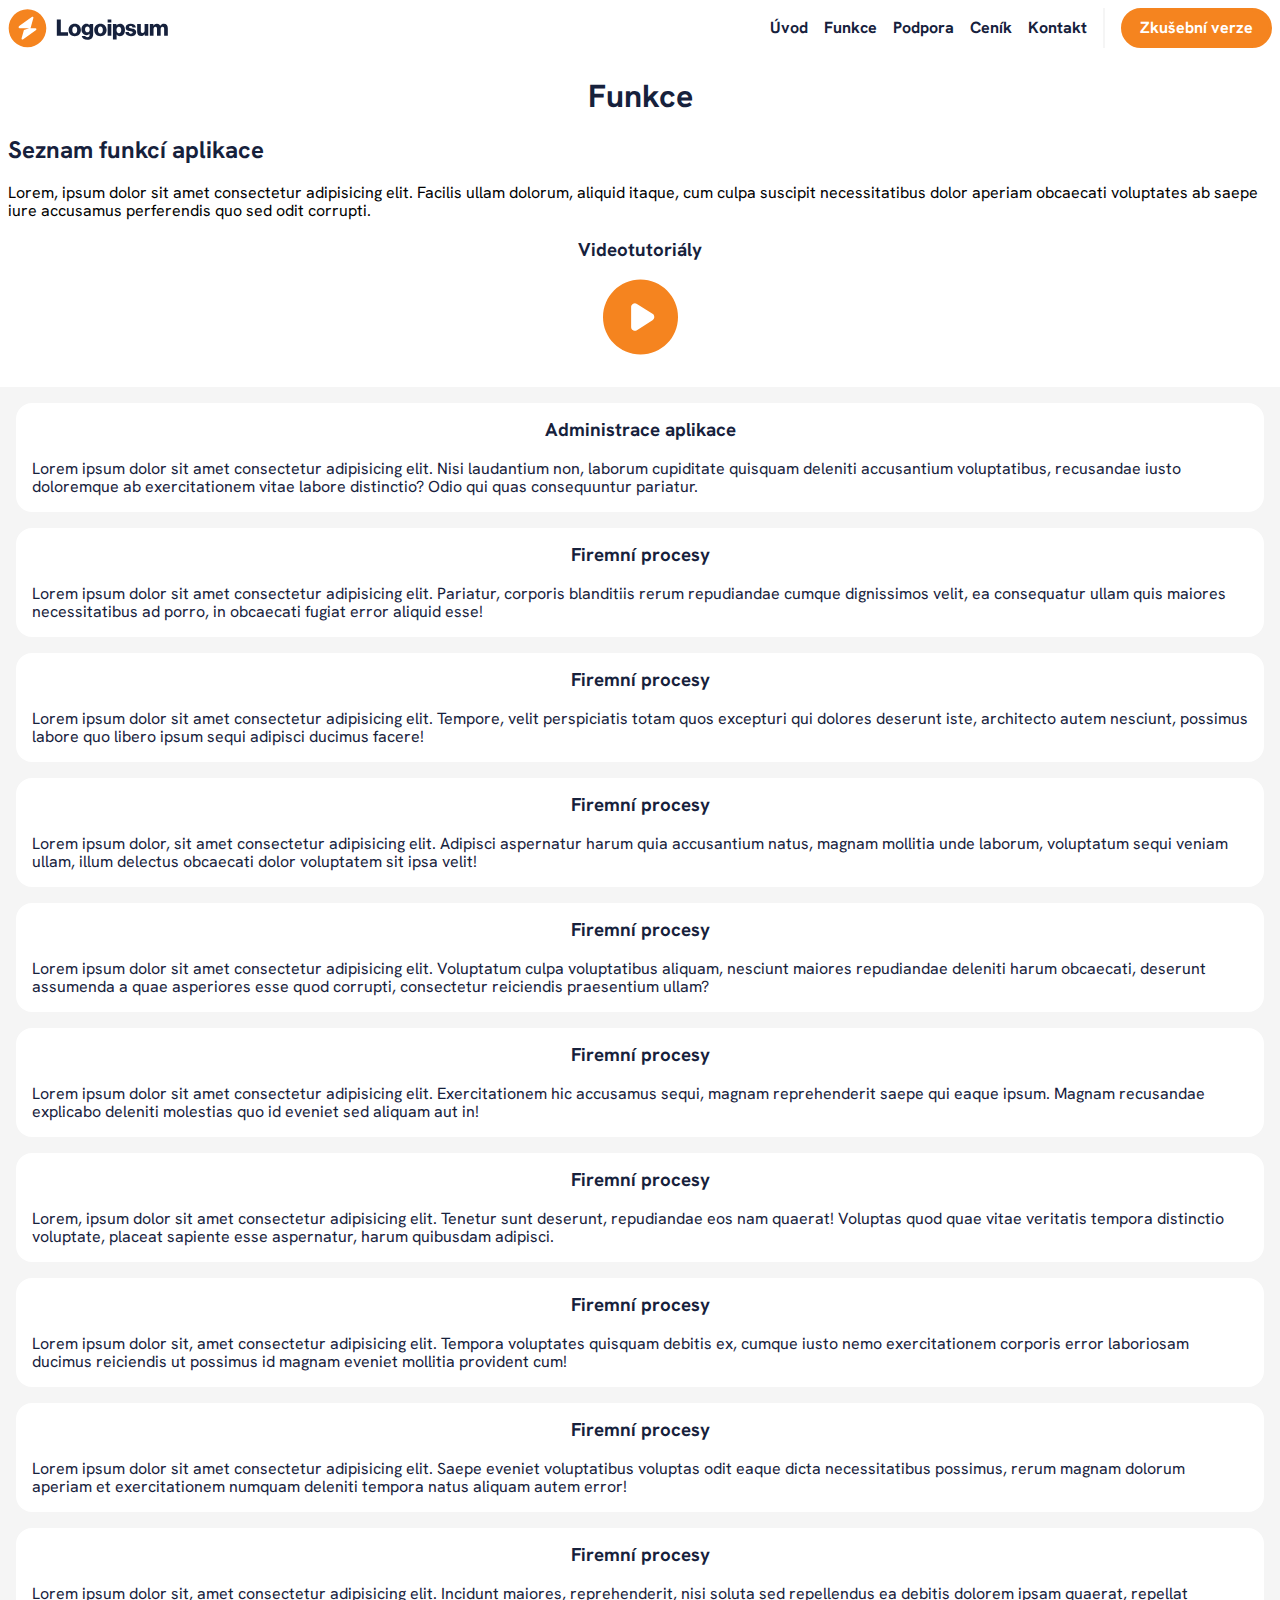
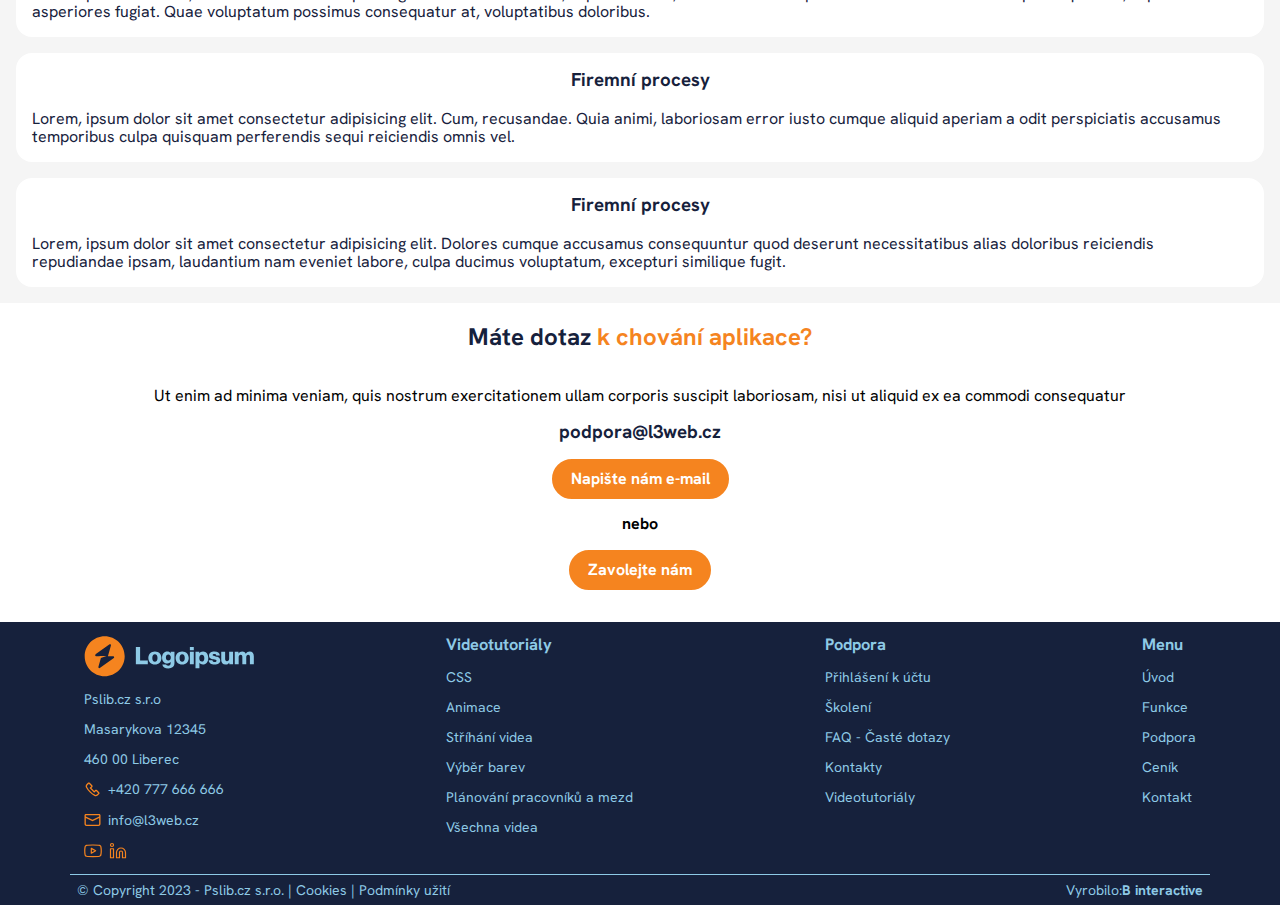
==== commit 7a32e6bb: "19:49" ====
--- a/funkce.html
+++ b/funkce.html
@@ -1,5 +1,5 @@
 <!DOCTYPE html>
-<html lang="la">
+<html lang="cs">
 <head>
     <meta charset="UTF-8">
     <meta http-equiv="X-UA-Compatible" content="IE=edge">
@@ -7,7 +7,7 @@
     <link rel="shortcut icon" type="image/x-icon" href="./Images/The_Cat.png">
     <link rel="stylesheet" href="./CSS/normalize.css">
     <link rel="stylesheet" href="./CSS/styles.css">
-    <link rel="stylesheet" href="./CSS/styleforfunction.css">
+    <link rel="stylesheet" href="./CSS/layout.css">
     <link rel="preconnect" href="https://fonts.googleapis.com">
     <link rel="preconnect" href="https://fonts.gstatic.com" crossorigin>
     <link href="https://fonts.googleapis.com/css2?family=Hanken+Grotesk:ital,wght@0,400;0,500;0,700;1,400;1,500;1,700&display=swap" rel="stylesheet">
@@ -15,14 +15,34 @@
 </head>
 <body>
     <header class="header--flex">
-        <a href="#">
+        <a href="index.html">
             <img src="./Images/Logo5.svg" alt="Logo logoipsum" class="logo__image">
         </a>
-        <a href="#" class="button button--header">
-            <p>Zkušební verze</p>
-        </a>
+        <div class="desktopvisible">
+            <div class="navdesktop">
+                <a href="index.html">Úvod
+                    <div class="rectangeunderline"></div>
+                </a>
+                <a href="#">Funkce
+                    <div class="rectangeunderline"></div>
+                </a>
+                <a href="#">Podpora
+                    <div class="rectangeunderline"></div>
+                </a>
+                <a href="#">Ceník
+                    <div class="rectangeunderline"></div>
+                </a>
+                <a href="kontakt.html">Kontakt
+                    <div class="rectangeunderline"></div>
+                </a>
+                <div class="rectangenav"></div>
+            </div>
+            <a href="#" class="button">
+                <p>Zkušební verze</p>
+            </a>
+        </div>
     </header>
-    <nav class="navigation">
+    <div class="navigation">
         <div class="headernav showMenu">
             <h2>Menu</h2>
             <div class="iconheadermenu">
@@ -37,7 +57,7 @@
             <a href="https://www.youtube.com/watch?v=xvFZjo5PgG0&ab_channel=Duran">Ceník</a>
             <a href="kontakt.html">Kontakt</a>
         </div>
-    </nav>
+    </div>
     <main class="main">
         <div class="main__header">
             <h1>Funkce</h1>
--- a/CSS/styles.css
+++ b/CSS/styles.css
@@ -32,6 +32,47 @@
     align-items: center;
     background-color: white;
     flex-wrap: wrap;
+    max-width: 1300px;
+    margin: 0 auto;
+}
+
+.header--flex > .desktopvisible {
+    display: flex;
+    gap: 1em;
+}
+
+.header--flex > .desktopvisible > .navdesktop {
+    display: flex;
+    align-items: center;
+    gap: 1em;
+}
+
+.header--flex > .desktopvisible > .navdesktop > a {
+    color: var(--darkblue);
+    font-weight: bold;
+    transition: .5s;
+    position: relative;
+}
+
+.header--flex > .desktopvisible > .navdesktop > a > .rectangeunderline {
+    left: 50%;
+    top: 20px;
+    position: absolute;
+    width: 0%;
+    height: 2px;
+    background-color: var(--orange);
+    transition: .5s;
+}
+
+.header--flex > .desktopvisible > .navdesktop > a:hover > .rectangeunderline {
+    width: 100%;
+    left: 0;
+}
+
+.header--flex > .desktopvisible > .navdesktop > .rectangenav {
+    width: 2px;
+    background-color: var(--grey);
+    height: 100%;
 }
 
 .header--flex > a > .logo__image {
@@ -51,10 +92,6 @@
     margin: 0 auto;
 }
 
-.button--header {
-    margin: 0;
-}
-
 .button:hover {
     background-color: white;
     color: var(--orange);
@@ -174,19 +211,25 @@
 .main > header {
     display: flex;
     flex-direction: column;
-    padding: 3vw;
-    max-width: 600px;
+    padding: 3em;
+    padding-top: 1em;
+    max-width: 700px;
     margin: 0 auto;
 }
 
-.main > header > img {
+.main > header > .header__content {
+    display: flex;
+    flex-direction: column;
+}
+
+.main > header > .header__content > img {
     box-sizing: border-box;
     width: 85%;
     border-radius: 1em;
     margin: 0 auto;
 }
 
-.main > header > p {
+.main > header > .header__content > p {
     text-align: center;
     color: var(--darkblue);
 }
@@ -199,11 +242,11 @@
     font-weight: bold;
 }
 
-.main > header > .draft {
-    color: var(--darkblue);
-}
-
-.main > header > .draft > li {
+.main > header > .header__content > .draft {
+    color: var(--darkblue);
+}
+
+.main > header > .header__content > .draft > li {
     list-style-image: url(../Images/Vector.svg);
     padding: .5em 0;
 }
@@ -556,4 +599,22 @@
     .main > article > .article_1 > figure > img {
         width: 150px;
     }
+
+    .navigation {
+        display: none;
+    }
+
+    .main {
+        transform: translate(0);
+    }
+}
+
+@media only screen and (max-width: 767px) {
+    .header--flex > .desktopvisible > .navdesktop{
+        display: none;
+    }
+}
+
+@media only screen and (min-width: 1281px) {
+
 }--- a/CSS/layout.css
+++ b/CSS/layout.css
@@ -0,0 +1,66 @@
+:root {
+    --orange: #F5841F;
+    --lightblue: #8ECAE6;
+    --lightbluetransparent: rgba(142, 202, 230, 12%);
+    --darkblue: #16213C;
+    --grey: #F5F5F5;
+}
+
+.main > .main__header {
+    padding: 0em .5em 2em .5em;
+}
+
+.main > .main__header > h2 {
+    text-align: left;
+}
+
+.main > .main__header > a > img {
+    display: block;
+    margin: 0 auto;
+}
+
+.main > .tutotials {
+    background-color: var(--grey);
+    display: flex;
+    flex-direction: column;
+    gap: 1em;
+    padding: 1em;
+}
+
+.main > .tutotials > a {
+    background-color: white;
+    border-radius: 1em;
+    padding: 1em;
+    color: var(--darkblue);
+}
+
+.main > .tutotials > a:link {
+    color: var(--darkblue);
+}
+
+.main > .tutotials > a:visited {
+    color: var(--darkblue);
+}
+
+.main > .tutotials > a:active {
+    color: var(--darkblue);
+}
+
+.main > .tutotials > a > h3 {
+    margin-top: 0;
+}
+
+.main > .functionproblem {
+    display: flex;
+    flex-direction: column;
+    gap: 1em;
+    padding-bottom: 2em;
+}
+
+.main > .functionproblem > h3 {
+    margin: 0;
+}
+
+.main > .functionproblem > p {
+    text-align: center;
+}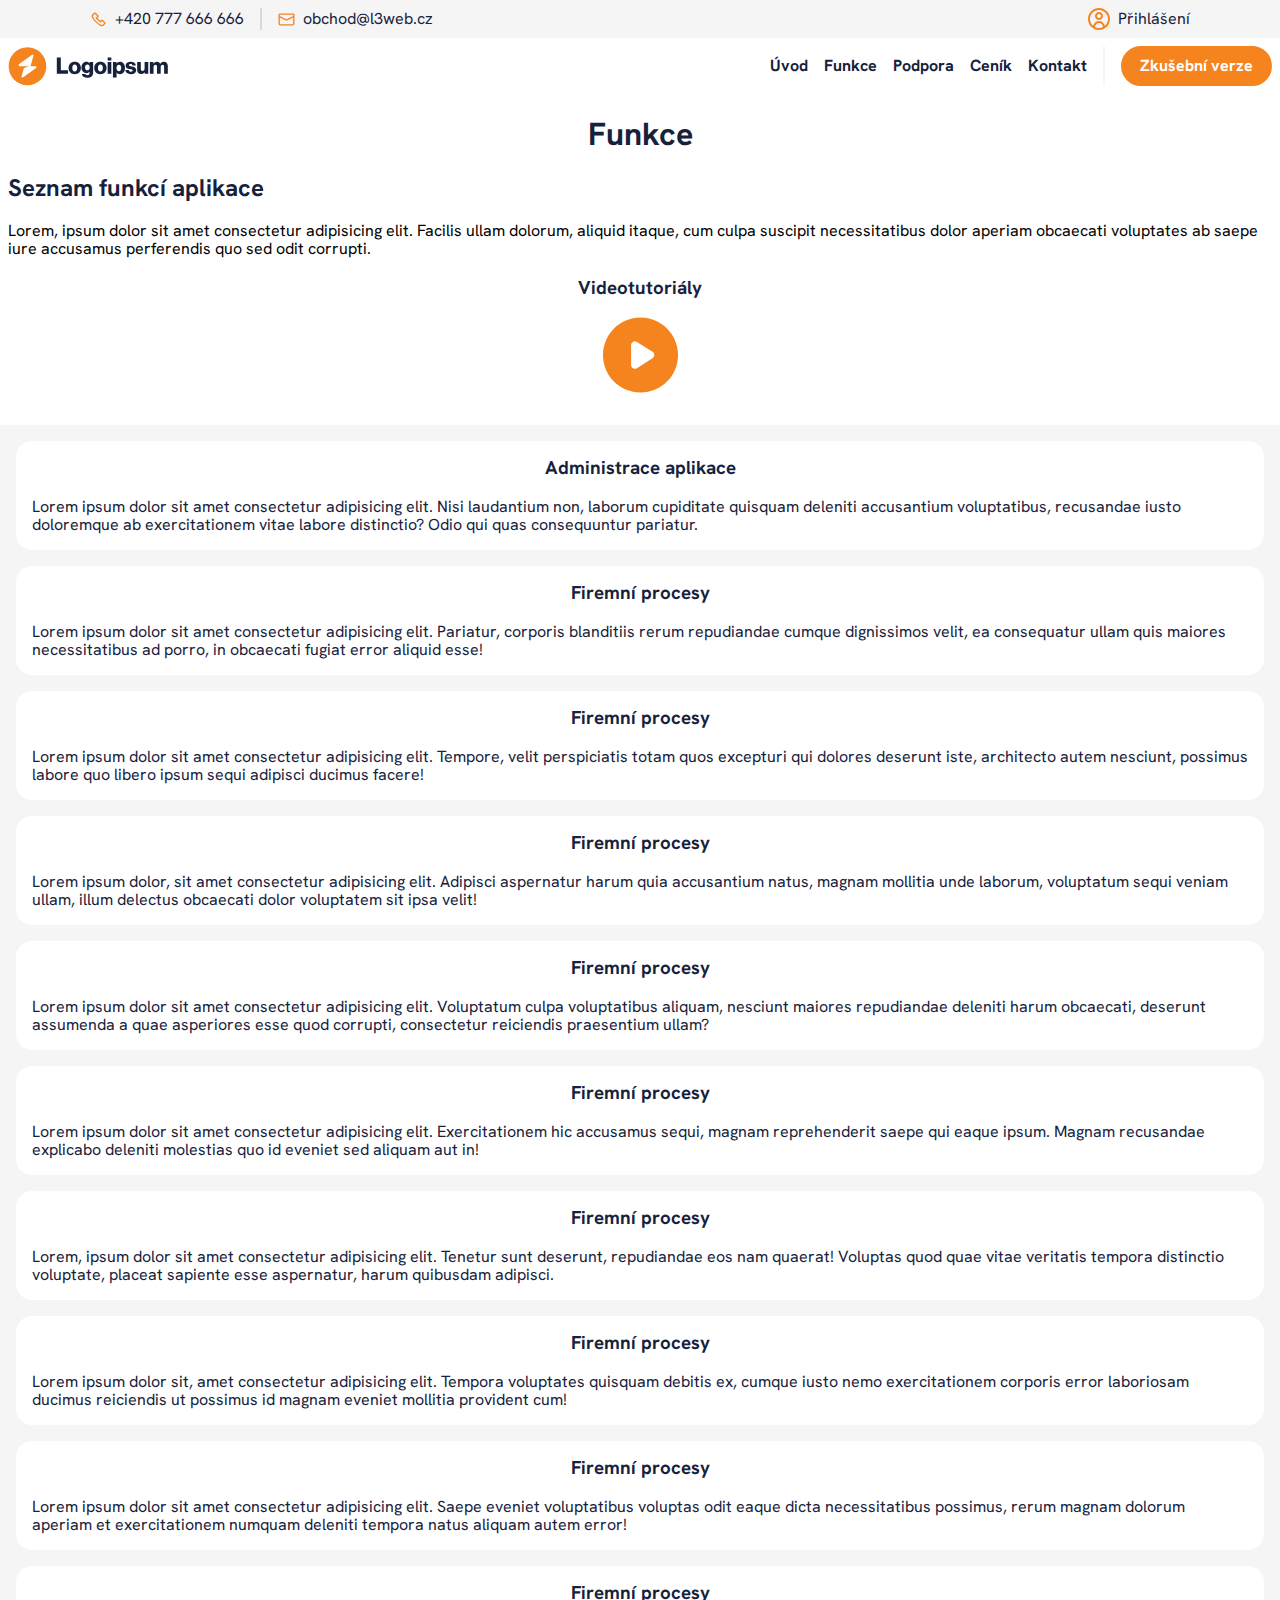
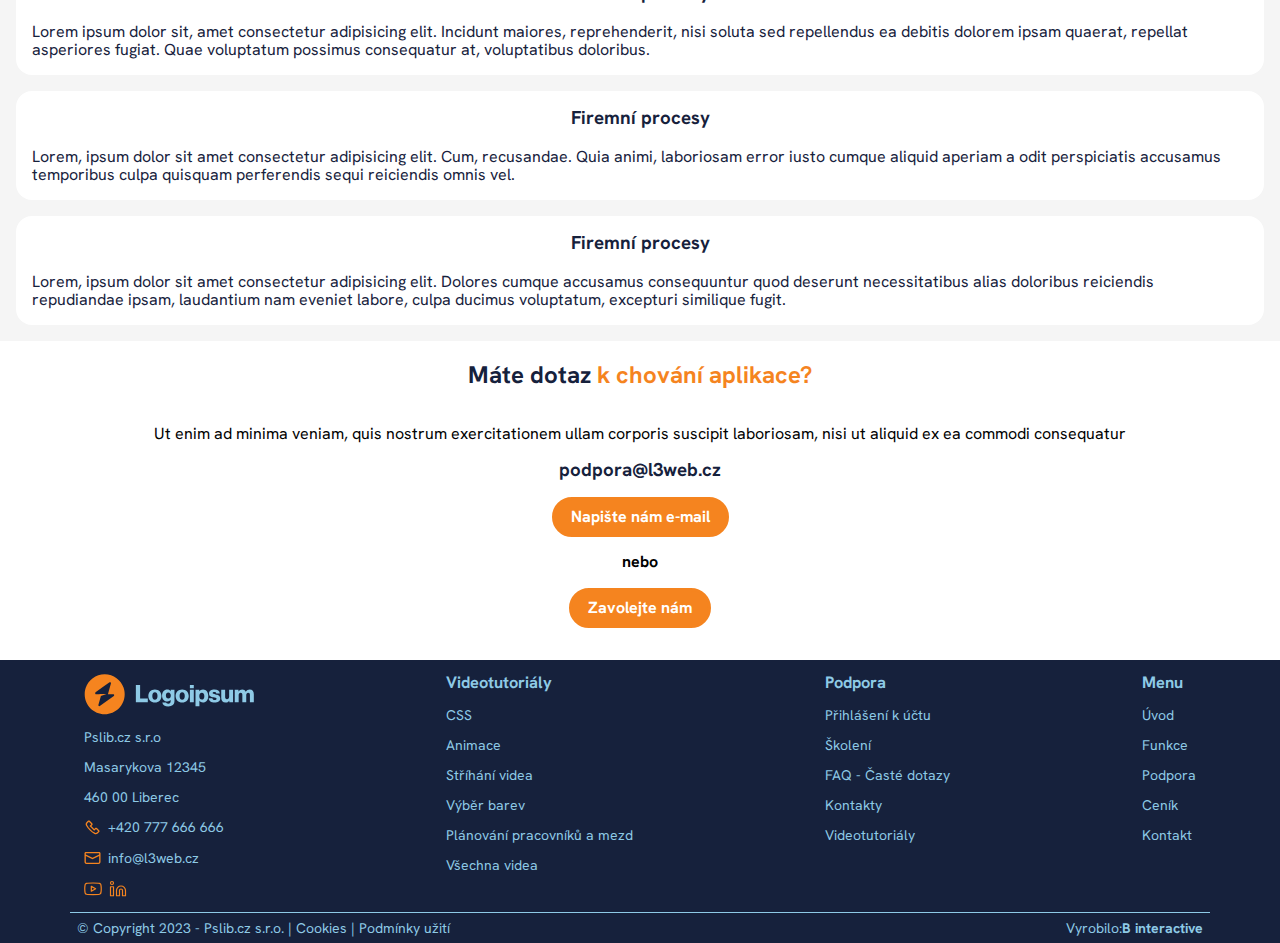
==== commit aeb1d41a: "11:30" ====
--- a/funkce.html
+++ b/funkce.html
@@ -11,9 +11,19 @@
     <link rel="preconnect" href="https://fonts.googleapis.com">
     <link rel="preconnect" href="https://fonts.gstatic.com" crossorigin>
     <link href="https://fonts.googleapis.com/css2?family=Hanken+Grotesk:ital,wght@0,400;0,500;0,700;1,400;1,500;1,700&display=swap" rel="stylesheet">
-    <title>Logoipsum | Funkce</title>
+    <title>Funkce | Logoipsum</title>
 </head>
 <body>
+    <div class="headerfordesktop">
+        <div class="headerfordesktop__content">
+            <div class="headerfordesktop__content--mobileandmail">
+                <a href="tel:+420777666666" class="linefooterkontakt"><img src="./Images/telephone.svg" alt="mobile">+420 777 666 666</a>
+                <div class="headerfordesktop__content--mobileandmail--rectangle"></div>
+                <a href="mailto:obchod@l3web.cz" class="linefooterkontakt"><img src="./Images/mail.svg" alt="mail">obchod@l3web.cz</a>
+            </div>
+            <a href="#"><img src="./Images/LogIn.svg" alt="Login">Přihlášení</a>
+        </div>
+    </div>
     <header class="header--flex">
         <a href="index.html">
             <img src="./Images/Logo5.svg" alt="Logo logoipsum" class="logo__image">
@@ -128,7 +138,7 @@
             <div class="footer-main">
                 <div class="gridfooter">
                     <div class="block">
-                        <a href="#"><img src="./Images/Logo__footer.svg" alt="Logo" class="mainlogofooter"></a>
+                        <a href="index.html"><img src="./Images/Logo__footer.svg" alt="Logo" class="mainlogofooter"></a>
                         <p>Pslib.cz s.r.o</p>
                         <p>Masarykova 12345</p>
                         <p>460 00 Liberec</p>
--- a/CSS/styles.css
+++ b/CSS/styles.css
@@ -21,6 +21,42 @@
 h1, h2, h3 {
     text-align: center;
     color: var(--darkblue);
+}
+
+.headerfordesktop {
+    background-color: var(--grey);
+    display: flex;
+}
+
+.headerfordesktop > .headerfordesktop__content {
+    display: flex;
+    width: 1100px;
+    margin: 0 auto;
+    justify-content: space-between;
+    padding: .5em;
+}
+
+.headerfordesktop > .headerfordesktop__content > .headerfordesktop__content--mobileandmail {
+    display: flex;
+    gap: 1em;
+}
+
+.headerfordesktop > .headerfordesktop__content > .headerfordesktop__content--mobileandmail > .headerfordesktop__content--mobileandmail--rectangle {
+    width: 2px;
+    background-color: #D9D9D9;
+    height: 100%;
+}
+
+.headerfordesktop > .headerfordesktop__content a {
+    color: var(--darkblue);
+    display: flex;
+    white-space: nowrap;
+    align-items: center;
+    gap: .5em;
+}
+
+.headerfordesktop > .headerfordesktop__content a:hover {
+    color: var(--orange);
 }
 
 .header--flex {
@@ -61,7 +97,7 @@
     width: 0%;
     height: 2px;
     background-color: var(--orange);
-    transition: .5s;
+    transition: .3s;
 }
 
 .header--flex > .desktopvisible > .navdesktop > a:hover > .rectangeunderline {
@@ -211,8 +247,7 @@
 .main > header {
     display: flex;
     flex-direction: column;
-    padding: 3em;
-    padding-top: 1em;
+    padding: 1em;
     max-width: 700px;
     margin: 0 auto;
 }
@@ -224,12 +259,12 @@
 
 .main > header > .header__content > img {
     box-sizing: border-box;
-    width: 85%;
+    width: 100%;
     border-radius: 1em;
     margin: 0 auto;
 }
 
-.main > header > .header__content > p {
+.main > header > .header__content > .header__content--leftdesktop > p {
     text-align: center;
     color: var(--darkblue);
 }
@@ -242,11 +277,16 @@
     font-weight: bold;
 }
 
-.main > header > .header__content > .draft {
-    color: var(--darkblue);
-}
-
-.main > header > .header__content > .draft > li {
+.main > header > .header__content > .header__content--leftdesktop {
+    display: flex;
+    flex-direction: column;
+}
+
+.main > header > .header__content > .header__content--leftdesktop > .draft {
+    color: var(--darkblue);
+}
+
+.main > header > .header__content > .header__content--leftdesktop > .draft > li {
     list-style-image: url(../Images/Vector.svg);
     padding: .5em 0;
 }
@@ -406,6 +446,7 @@
     display: flex;
     flex-direction: column;
     gap: 2em;
+    align-items: center;
 }
 
 .main > .news > h2 {
@@ -418,6 +459,7 @@
     justify-content: space-around;
     gap: .5em;
     height: 8em;
+    max-width: 1100px;
 }
 
 .main > .news > .news__content > .news__content--date {
@@ -446,6 +488,10 @@
 .main > .news > .news__content > .news__content--text > a {
     width: fit-content;
     white-space: nowrap;
+}
+
+.main > .news > .news__content > .news__content--text > a:hover {
+    color: var(--darkblue);
 }
 
 .main > .footer {
@@ -486,6 +532,10 @@
     width: fit-content;
 }
 
+.main > .footer > .footer-main > .gridfooter > .block a:hover {
+    color: var(--orange);
+}
+
 .main > .footer > .footer-main > .gridfooter > .block h3 {
     margin: 0;
     text-align: left;
@@ -589,6 +639,8 @@
 @media only screen and (min-width: 768px) {
     .main > section > .comments {
         display: flex;
+        max-width: 1100px;
+        margin: 0 auto;
     }
 
     .main > article > .article_1 {
@@ -613,8 +665,37 @@
     .header--flex > .desktopvisible > .navdesktop{
         display: none;
     }
+
+    .headerfordesktop {
+        display: none;
+    }
 }
 
 @media only screen and (min-width: 1281px) {
-
+    .main > header {
+        max-width: 1100px;
+        padding-top: 4em;
+        gap: 3em;
+    }
+
+    .main > header > .header__content {
+        flex-direction: row-reverse;
+        gap: 2em;
+    }
+
+    .main > header > .header__content > img {
+        width: 60%;
+    }
+
+    .main > header > .header__content > .header__content--leftdesktop > h1 {
+        text-align: left;
+    }
+
+    .main > header > .header__content > .header__content--leftdesktop > p {
+        text-align: left;
+    }
+
+    .main > header > .header__content > .header__content--leftdesktop > .button {
+        margin: 0 auto 0 0;
+    }
 }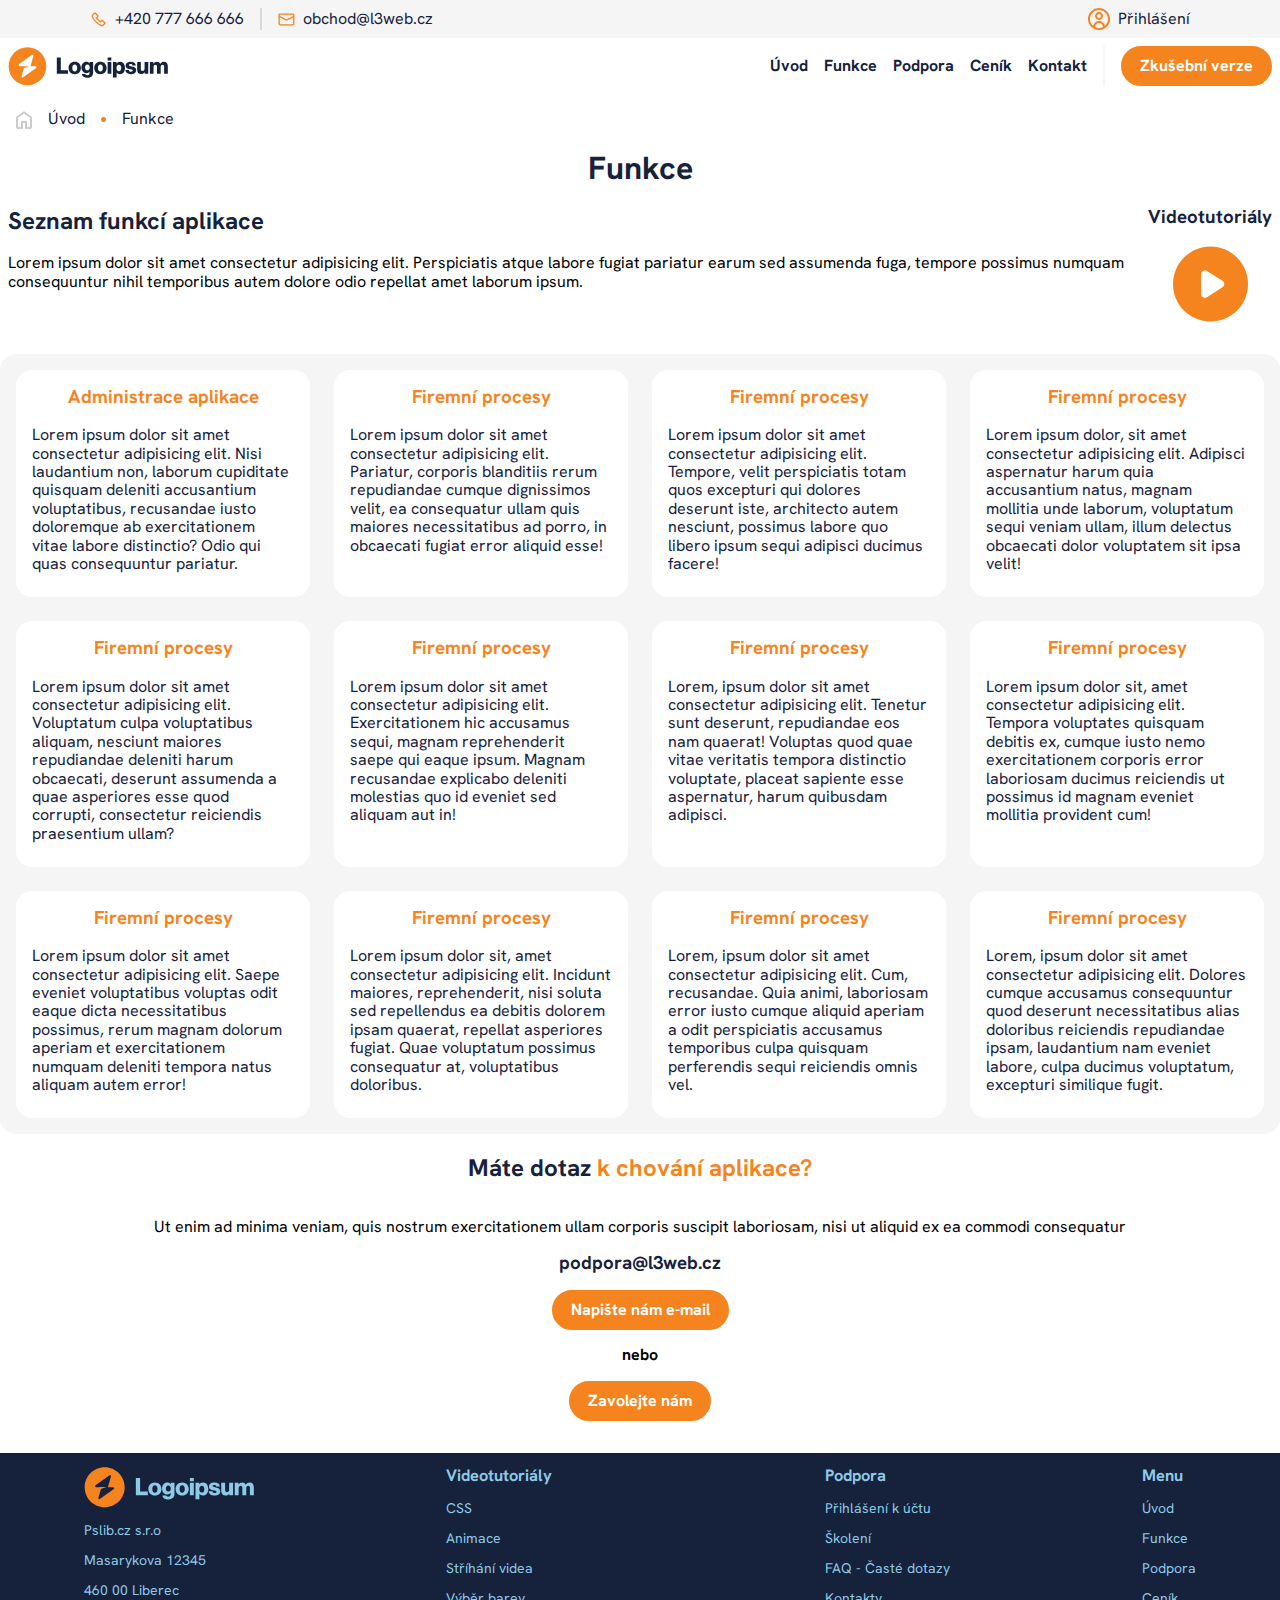
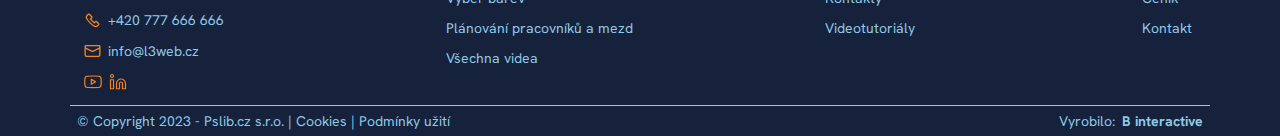
==== commit e4d0597d: "23:49 (final)" ====
--- a/funkce.html
+++ b/funkce.html
@@ -69,61 +69,85 @@
         </div>
     </div>
     <main class="main">
+        <div class="main__nav">
+            <img src="./Images/House.svg" alt="House">
+            <a href="index.html">Úvod</a>
+            <div class="dot"></div>
+            <p>Funkce</p>
+        </div>
         <div class="main__header">
             <h1>Funkce</h1>
-            <h2>Seznam funkcí aplikace</h2>
-            <p>Lorem, ipsum dolor sit amet consectetur adipisicing elit. Facilis ullam dolorum, aliquid itaque, cum culpa suscipit necessitatibus dolor aperiam obcaecati voluptates ab saepe iure accusamus perferendis quo sed odit corrupti.</p>
-            <h3>Videotutoriály</h3>
-            <a href="#"><img src="./Images/Videotutoriály.svg" alt="Videotutoriály"></a>
+            <div class="main__header--content">
+                <div class="main__header--content--tutorials1">
+                    <h2>Seznam funkcí aplikace</h2>
+                    <p>Lorem ipsum dolor sit amet consectetur adipisicing elit. Perspiciatis atque labore fugiat pariatur earum sed assumenda fuga, tempore possimus numquam consequuntur nihil temporibus autem dolore odio repellat amet laborum ipsum.</p>
+                </div>
+                <div class="main__header--content--tutorials">
+                    <h3>Videotutoriály</h3>
+                    <a href="#"><img src="./Images/Videotutoriály.svg" alt="Videotutoriály"></a>
+                </div>
+            </div>
         </div>
         <div class="tutotials">
             <a href="#">
                 <h3>Administrace aplikace</h3>
                 <p>Lorem ipsum dolor sit amet consectetur adipisicing elit. Nisi laudantium non, laborum cupiditate quisquam deleniti accusantium voluptatibus, recusandae iusto doloremque ab exercitationem vitae labore distinctio? Odio qui quas consequuntur pariatur.</p>
+                <img src="./Images/Circle.svg" alt="Circle--hover">
             </a>
             <a href="#">
                 <h3>Firemní procesy</h3>
                 <p>Lorem ipsum dolor sit amet consectetur adipisicing elit. Pariatur, corporis blanditiis rerum repudiandae cumque dignissimos velit, ea consequatur ullam quis maiores necessitatibus ad porro, in obcaecati fugiat error aliquid esse!</p>
+                <img src="./Images/Circle.svg" alt="Circle--hover">
             </a>
             <a href="#">
                 <h3>Firemní procesy</h3>
                 <p>Lorem ipsum dolor sit amet consectetur adipisicing elit. Tempore, velit perspiciatis totam quos excepturi qui dolores deserunt iste, architecto autem nesciunt, possimus labore quo libero ipsum sequi adipisci ducimus facere!</p>
+                <img src="./Images/Circle.svg" alt="Circle--hover">
             </a>
             <a href="#">
                 <h3>Firemní procesy</h3>
                 <p>Lorem ipsum dolor, sit amet consectetur adipisicing elit. Adipisci aspernatur harum quia accusantium natus, magnam mollitia unde laborum, voluptatum sequi veniam ullam, illum delectus obcaecati dolor voluptatem sit ipsa velit!</p>
+                <img src="./Images/Circle.svg" alt="Circle--hover">
             </a>
             <a href="#">
                 <h3>Firemní procesy</h3>
                 <p>Lorem ipsum dolor sit amet consectetur adipisicing elit. Voluptatum culpa voluptatibus aliquam, nesciunt maiores repudiandae deleniti harum obcaecati, deserunt assumenda a quae asperiores esse quod corrupti, consectetur reiciendis praesentium ullam?</p>
+                <img src="./Images/Circle.svg" alt="Circle--hover">
             </a>
             <a href="#">
                 <h3>Firemní procesy</h3>
                 <p>Lorem ipsum dolor sit amet consectetur adipisicing elit. Exercitationem hic accusamus sequi, magnam reprehenderit saepe qui eaque ipsum. Magnam recusandae explicabo deleniti molestias quo id eveniet sed aliquam aut in!</p>
+                <img src="./Images/Circle.svg" alt="Circle--hover">
             </a>
             <a href="#">
                 <h3>Firemní procesy</h3>
                 <p>Lorem, ipsum dolor sit amet consectetur adipisicing elit. Tenetur sunt deserunt, repudiandae eos nam quaerat! Voluptas quod quae vitae veritatis tempora distinctio voluptate, placeat sapiente esse aspernatur, harum quibusdam adipisci.</p>
+                <img src="./Images/Circle.svg" alt="Circle--hover">
             </a>
             <a href="#">
                 <h3>Firemní procesy</h3>
                 <p>Lorem ipsum dolor sit, amet consectetur adipisicing elit. Tempora voluptates quisquam debitis ex, cumque iusto nemo exercitationem corporis error laboriosam ducimus reiciendis ut possimus id magnam eveniet mollitia provident cum!</p>
+                <img src="./Images/Circle.svg" alt="Circle--hover">
             </a>
             <a href="#">
                 <h3>Firemní procesy</h3>
                 <p>Lorem ipsum dolor sit amet consectetur adipisicing elit. Saepe eveniet voluptatibus voluptas odit eaque dicta necessitatibus possimus, rerum magnam dolorum aperiam et exercitationem numquam deleniti tempora natus aliquam autem error!</p>
+                <img src="./Images/Circle.svg" alt="Circle--hover">
             </a>
             <a href="#">
                 <h3>Firemní procesy</h3>
                 <p>Lorem ipsum dolor sit, amet consectetur adipisicing elit. Incidunt maiores, reprehenderit, nisi soluta sed repellendus ea debitis dolorem ipsam quaerat, repellat asperiores fugiat. Quae voluptatum possimus consequatur at, voluptatibus doloribus.</p>
+                <img src="./Images/Circle.svg" alt="Circle--hover">
             </a>
             <a href="#">
                 <h3>Firemní procesy</h3>
                 <p>Lorem, ipsum dolor sit amet consectetur adipisicing elit. Cum, recusandae. Quia animi, laboriosam error iusto cumque aliquid aperiam a odit perspiciatis accusamus temporibus culpa quisquam perferendis sequi reiciendis omnis vel.</p>
+                <img src="./Images/Circle.svg" alt="Circle--hover">
             </a>
             <a href="#">
                 <h3>Firemní procesy</h3>
                 <p>Lorem, ipsum dolor sit amet consectetur adipisicing elit. Dolores cumque accusamus consequuntur quod deserunt necessitatibus alias doloribus reiciendis repudiandae ipsam, laudantium nam eveniet labore, culpa ducimus voluptatum, excepturi similique fugit.</p>
+                <img src="./Images/Circle.svg" alt="Circle--hover">
             </a>
         </div>
         <div class="functionproblem">
--- a/CSS/styles.css
+++ b/CSS/styles.css
@@ -240,6 +240,33 @@
     transition: .5s;
 }
 
+.main > .main__nav {
+    display: flex;
+    max-width: 1300px;
+    margin: 1em;
+    gap: 1em;
+    align-items: center;
+}
+
+.main > .main__nav > a {
+    color: var(--darkblue);
+}
+
+.main > .main__nav > a:hover {
+    color: var(--orange);
+}
+
+.main > .main__nav > p {
+    color: var(--darkblue);
+}
+
+.main > .main__nav > .dot {
+    width: 5px;
+    height: 5px;
+    background-color: var(--orange);
+    border-radius: 5em;
+}
+
 .active__main {
     transform: translateY(0em);
 }
@@ -373,7 +400,6 @@
 
 .main > article > .article_2 {
     display: flex;
-    flex-direction: row;
     gap: 2em;
     overflow-x: scroll;
     padding: 1em;
@@ -423,7 +449,6 @@
 
 .main > section > .comments > .comments__item{
     display: flex;
-    flex-direction: row;
     gap: 1em;
     padding: .5em;
     align-items: center;
@@ -455,7 +480,6 @@
 
 .main > .news > .news__content {
     display: flex;
-    flex-direction: row;
     justify-content: space-around;
     gap: .5em;
     height: 8em;
@@ -551,13 +575,11 @@
 
 .linefooterkontakt {
     display: flex;
-    flex-direction: row;
     gap: .5em;
 }
 
 .main > .footer > .footer-main > .footer__footer {
     display: flex;
-    flex-direction: row;
     justify-content: space-between;
     padding: .5em;
     gap: 2.5em;
@@ -569,8 +591,8 @@
 
 .main > .footer > .footer-main > .footer__footer > div {
     display: flex;
-    flex-direction: row;
     flex-wrap: wrap;
+    gap: .5em;
 }
 
 @media only screen and (max-width: 324px) {
@@ -669,6 +691,10 @@
     .headerfordesktop {
         display: none;
     }
+
+    .main > .main__nav {
+        display: none;
+    }
 }
 
 @media only screen and (min-width: 1281px) {
--- a/CSS/layout.css
+++ b/CSS/layout.css
@@ -10,11 +10,29 @@
     padding: 0em .5em 2em .5em;
 }
 
-.main > .main__header > h2 {
-    text-align: left;
+.main > .main__header > h1 {
+    margin-bottom: 0;
 }
 
-.main > .main__header > a > img {
+.main > .main__header > .main__header--content {
+    display: flex;
+    flex-direction: column;
+    max-width: 1300px;
+    margin: 0 auto;
+}
+
+.main > .main__header > .main__header--content > .main__header--content--tutorials1 {
+    display: flex;
+    flex-direction: column;
+}
+
+.main > .main__header > .main__header--content > .main__header--content--tutorials {
+    display: flex;
+    flex-direction: column;
+    justify-content: center;
+}
+
+.main > .main__header > .main__header--content > .main__header--content--tutorials > a > img {
     display: block;
     margin: 0 auto;
 }
@@ -31,7 +49,28 @@
     background-color: white;
     border-radius: 1em;
     padding: 1em;
+    padding-bottom: 1.5em;
     color: var(--darkblue);
+    position: relative;
+}
+
+.main > .tutotials > a > img {
+    display: none;
+    position: absolute;
+    bottom: -8%;
+    left: 10%;
+}
+
+.main > .tutotials > a > h3 {
+    color: var(--orange);
+}
+
+.main > .tutotials > a:hover > h3 {
+    color: var(--darkblue);
+}
+
+.main > .tutotials > a:hover > img {
+    display: block;
 }
 
 .main > .tutotials > a:link {
@@ -63,4 +102,36 @@
 
 .main > .functionproblem > p {
     text-align: center;
+}
+
+@media only screen and (min-width: 520px) {
+    .main > .tutotials {
+        display: grid;
+        grid-template-columns: repeat(2, 1fr);
+    }
+}
+
+@media only screen and (min-width: 768px) {
+    .main > .tutotials {
+        grid-template-columns: repeat(3, 1fr);
+        
+    }
+
+    .main > .main__header > .main__header--content {
+        flex-direction: row;
+    }
+
+    .main > .main__header > .main__header--content > .main__header--content--tutorials1 > h2 {
+        text-align: left;
+    }
+}
+
+@media only screen and (min-width: 1200px) {
+    .main > .tutotials {
+        grid-template-columns: repeat(4, 1fr);
+        max-width: 1300px;
+        margin: 0 auto;
+        border-radius: 1em;
+        grid-gap: 1.5em;
+    }
 }